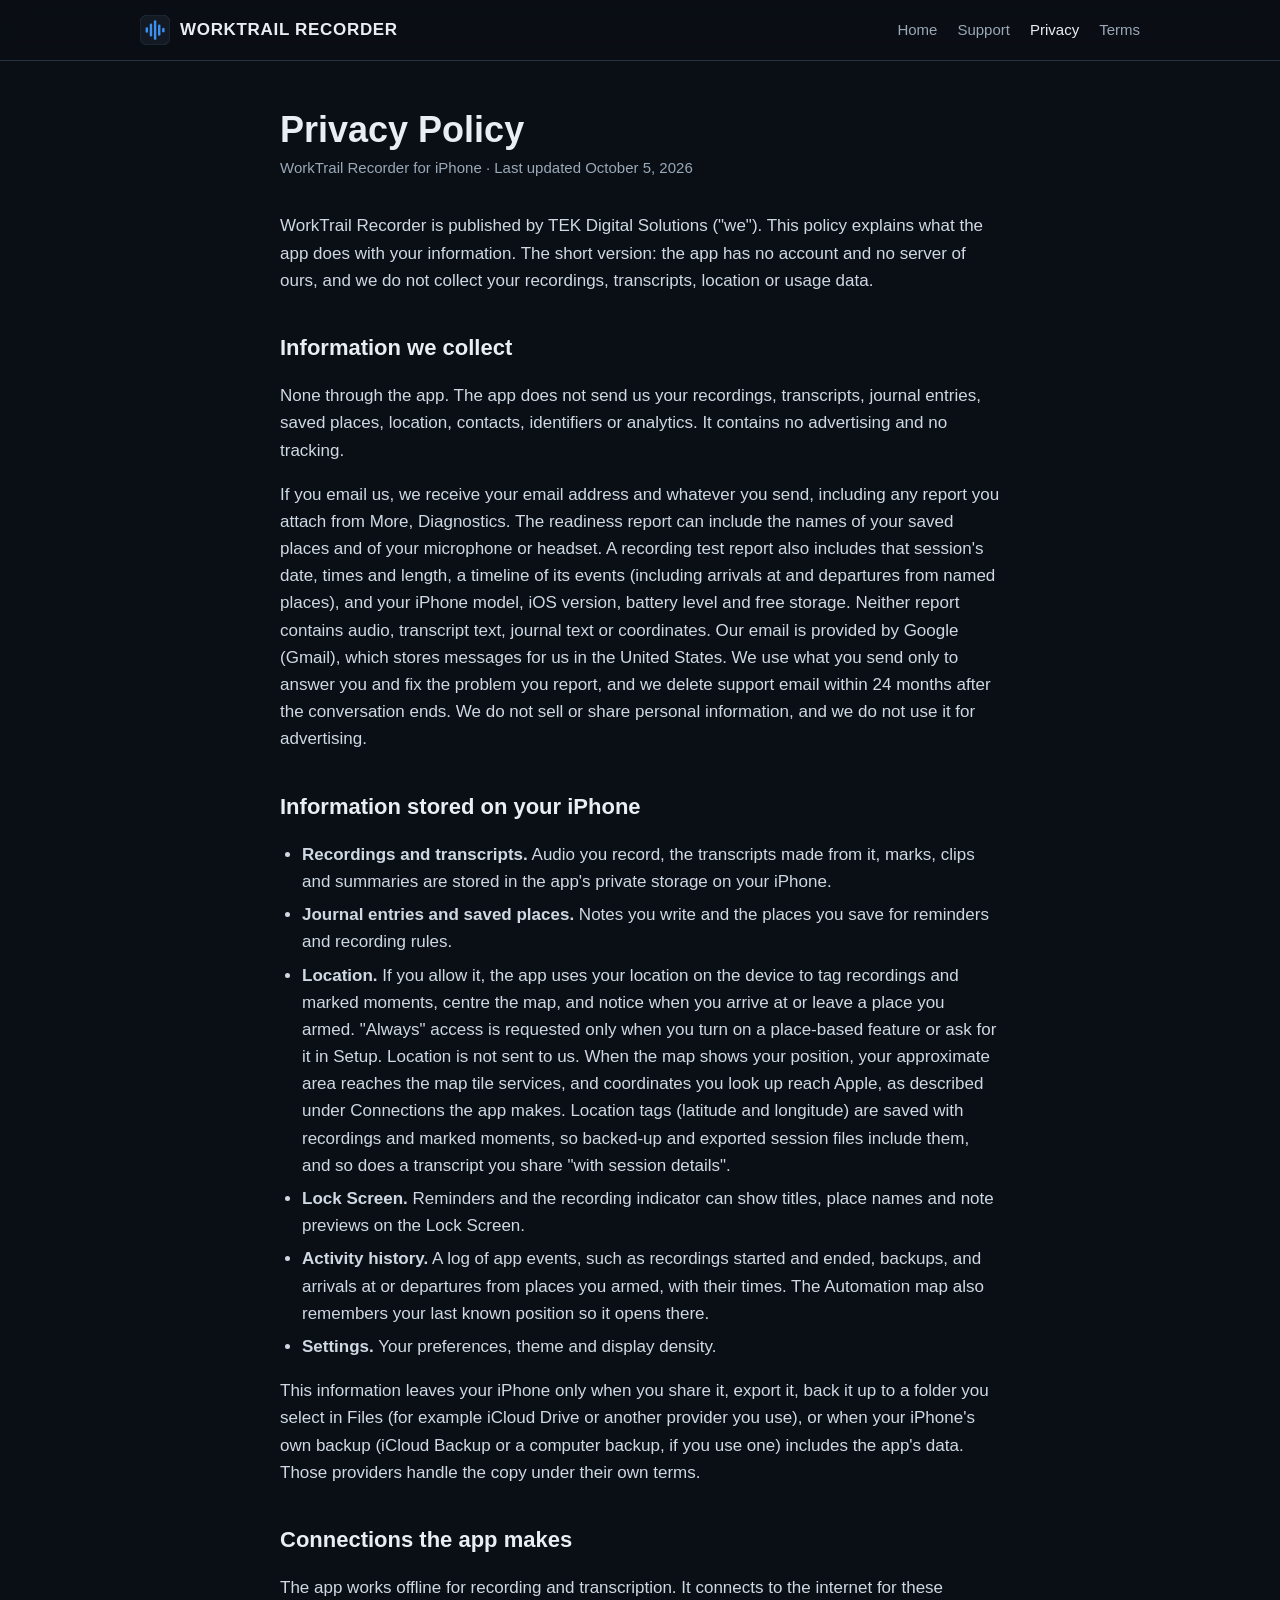
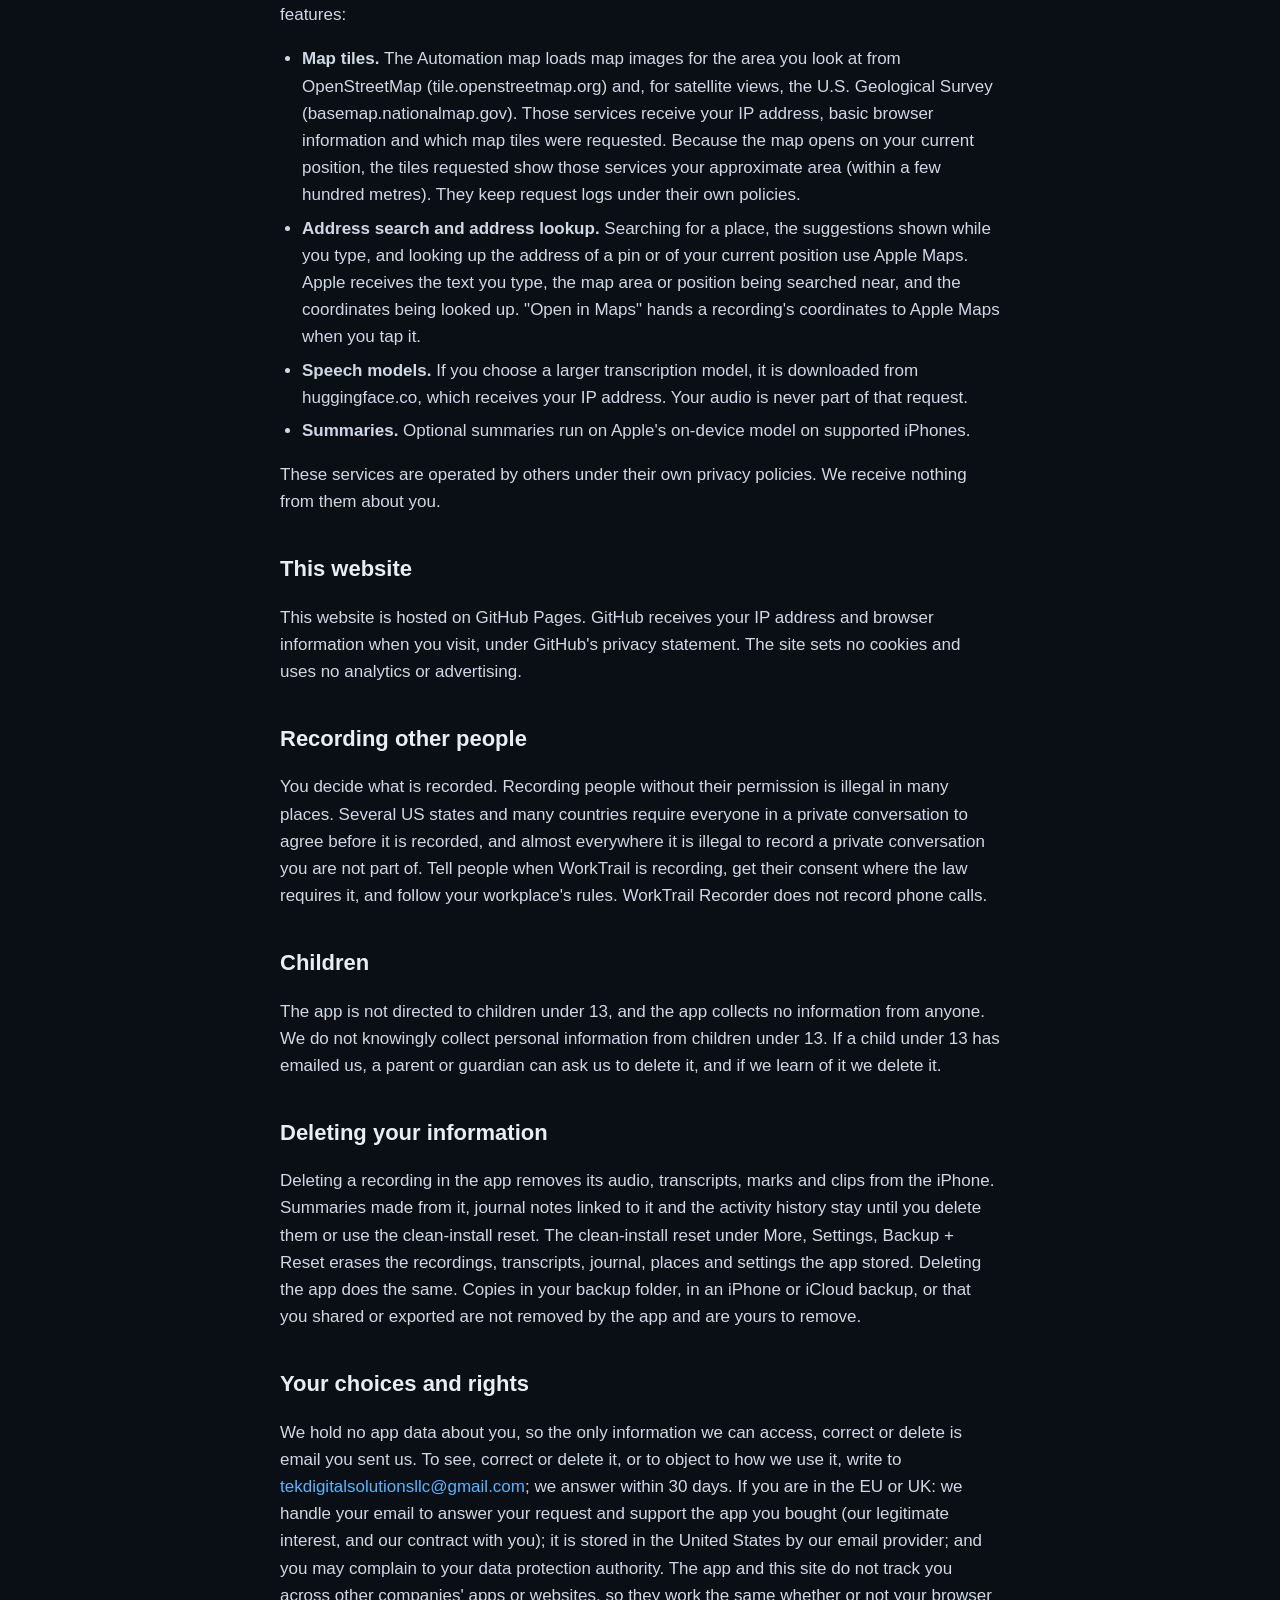
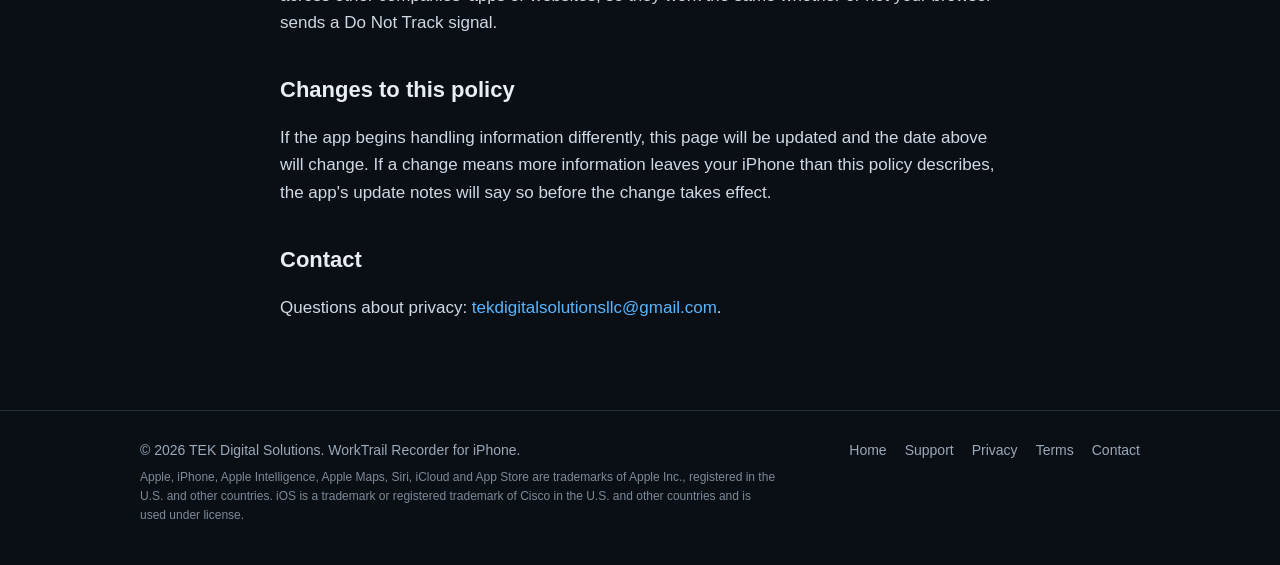
==== privacy/index.html @ 94f00ec4 "Apple trademark wording and credit line Co-Authored-By: Claude Opus 5.5 <noreply@anthropic.com>" ====
<!doctype html>
<html lang="en">
<head>
<meta charset="utf-8">
<meta name="viewport" content="width=device-width, initial-scale=1">
<title>Privacy Policy — WorkTrail Recorder</title>
<meta name="description" content="What WorkTrail Recorder does with your information: the app sends nothing to us, and recordings stay on your iPhone.">
<meta name="theme-color" content="#0a0f15">
<link rel="stylesheet" href="../styles.css">
<link rel="icon" href="../icon.svg" type="image/svg+xml">
</head>
<body>
<header class="site-header"><div class="wrap">
<a class="brand" href="../"><svg viewBox="0 0 32 32" aria-hidden="true"><rect width="32" height="32" rx="8" fill="#131a23" stroke="#263241"/><g fill="#3d8ff0"><rect x="6" y="13" width="2.6" height="6" rx="1.3"/><rect x="10.4" y="9" width="2.6" height="14" rx="1.3"/><rect x="14.8" y="5.5" width="2.6" height="21" rx="1.3"/><rect x="19.2" y="10" width="2.6" height="12" rx="1.3"/><rect x="23.6" y="13.5" width="2.6" height="5" rx="1.3"/></g></svg><span>WORKTRAIL RECORDER</span></a>
<nav class="nav" aria-label="Site"><a href="../">Home</a><a href="../support/">Support</a><a href="../privacy/" aria-current="page">Privacy</a><a href="../terms/">Terms</a></nav>
</div></header>
<main>

<div class="doc"><div class="wrap">
<h1>Privacy Policy</h1>
<p class="meta">WorkTrail Recorder for iPhone &middot; Last updated October 5, 2026</p>

<p>WorkTrail Recorder is published by TEK Digital Solutions ("we"). This policy explains what the app does with your information. The short version: the app has no account and no server of ours, and we do not collect your recordings, transcripts, location or usage data.</p>

<h2>Information we collect</h2>
<p>None through the app. The app does not send us your recordings, transcripts, journal entries, saved places, location, contacts, identifiers or analytics. It contains no advertising and no tracking.</p>
<p>If you email us, we receive your email address and whatever you send, including any report you attach from More, Diagnostics. The readiness report can include the names of your saved places and of your microphone or headset. A recording test report also includes that session's date, times and length, a timeline of its events (including arrivals at and departures from named places), and your iPhone model, iOS version, battery level and free storage. Neither report contains audio, transcript text, journal text or coordinates. Our email is provided by Google (Gmail), which stores messages for us in the United States. We use what you send only to answer you and fix the problem you report, and we delete support email within 24 months after the conversation ends. We do not sell or share personal information, and we do not use it for advertising.</p>

<h2>Information stored on your iPhone</h2>
<ul>
<li><strong>Recordings and transcripts.</strong> Audio you record, the transcripts made from it, marks, clips and summaries are stored in the app's private storage on your iPhone.</li>
<li><strong>Journal entries and saved places.</strong> Notes you write and the places you save for reminders and recording rules.</li>
<li><strong>Location.</strong> If you allow it, the app uses your location on the device to tag recordings and marked moments, centre the map, and notice when you arrive at or leave a place you armed. "Always" access is requested only when you turn on a place-based feature or ask for it in Setup. Location is not sent to us. When the map shows your position, your approximate area reaches the map tile services, and coordinates you look up reach Apple, as described under Connections the app makes. Location tags (latitude and longitude) are saved with recordings and marked moments, so backed-up and exported session files include them, and so does a transcript you share "with session details".</li>
<li><strong>Lock Screen.</strong> Reminders and the recording indicator can show titles, place names and note previews on the Lock Screen.</li>
<li><strong>Activity history.</strong> A log of app events, such as recordings started and ended, backups, and arrivals at or departures from places you armed, with their times. The Automation map also remembers your last known position so it opens there.</li>
<li><strong>Settings.</strong> Your preferences, theme and display density.</li>
</ul>
<p>This information leaves your iPhone only when you share it, export it, back it up to a folder you select in Files (for example iCloud Drive or another provider you use), or when your iPhone's own backup (iCloud Backup or a computer backup, if you use one) includes the app's data. Those providers handle the copy under their own terms.</p>

<h2>Connections the app makes</h2>
<p>The app works offline for recording and transcription. It connects to the internet for these features:</p>
<ul>
<li><strong>Map tiles.</strong> The Automation map loads map images for the area you look at from OpenStreetMap (tile.openstreetmap.org) and, for satellite views, the U.S. Geological Survey (basemap.nationalmap.gov). Those services receive your IP address, basic browser information and which map tiles were requested. Because the map opens on your current position, the tiles requested show those services your approximate area (within a few hundred metres). They keep request logs under their own policies.</li>
<li><strong>Address search and address lookup.</strong> Searching for a place, the suggestions shown while you type, and looking up the address of a pin or of your current position use Apple Maps. Apple receives the text you type, the map area or position being searched near, and the coordinates being looked up. "Open in Maps" hands a recording's coordinates to Apple Maps when you tap it.</li>
<li><strong>Speech models.</strong> If you choose a larger transcription model, it is downloaded from huggingface.co, which receives your IP address. Your audio is never part of that request.</li>
<li><strong>Summaries.</strong> Optional summaries run on Apple's on-device model on supported iPhones.</li>
</ul>
<p>These services are operated by others under their own privacy policies. We receive nothing from them about you.</p>

<h2>This website</h2>
<p>This website is hosted on GitHub Pages. GitHub receives your IP address and browser information when you visit, under GitHub's privacy statement. The site sets no cookies and uses no analytics or advertising.</p>

<h2>Recording other people</h2>
<p>You decide what is recorded. Recording people without their permission is illegal in many places. Several US states and many countries require everyone in a private conversation to agree before it is recorded, and almost everywhere it is illegal to record a private conversation you are not part of. Tell people when WorkTrail is recording, get their consent where the law requires it, and follow your workplace's rules. WorkTrail Recorder does not record phone calls.</p>

<h2>Children</h2>
<p>The app is not directed to children under 13, and the app collects no information from anyone. We do not knowingly collect personal information from children under 13. If a child under 13 has emailed us, a parent or guardian can ask us to delete it, and if we learn of it we delete it.</p>

<h2>Deleting your information</h2>
<p>Deleting a recording in the app removes its audio, transcripts, marks and clips from the iPhone. Summaries made from it, journal notes linked to it and the activity history stay until you delete them or use the clean-install reset. The clean-install reset under More, Settings, Backup + Reset erases the recordings, transcripts, journal, places and settings the app stored. Deleting the app does the same. Copies in your backup folder, in an iPhone or iCloud backup, or that you shared or exported are not removed by the app and are yours to remove.</p>

<h2>Your choices and rights</h2>
<p>We hold no app data about you, so the only information we can access, correct or delete is email you sent us. To see, correct or delete it, or to object to how we use it, write to <a href="mailto:tekdigitalsolutionsllc@gmail.com">tekdigitalsolutionsllc@gmail.com</a>; we answer within 30 days. If you are in the EU or UK: we handle your email to answer your request and support the app you bought (our legitimate interest, and our contract with you); it is stored in the United States by our email provider; and you may complain to your data protection authority. The app and this site do not track you across other companies' apps or websites, so they work the same whether or not your browser sends a Do Not Track signal.</p>

<h2>Changes to this policy</h2>
<p>If the app begins handling information differently, this page will be updated and the date above will change. If a change means more information leaves your iPhone than this policy describes, the app's update notes will say so before the change takes effect.</p>

<h2>Contact</h2>
<p>Questions about privacy: <a href="mailto:tekdigitalsolutionsllc@gmail.com">tekdigitalsolutionsllc@gmail.com</a>.</p>
</div></div>

</main>
<footer class="site-footer"><div class="wrap">
<span>&copy; 2026 TEK Digital Solutions. WorkTrail Recorder for iPhone.<br><small>Apple, iPhone, Apple Intelligence, Apple Maps, Siri, iCloud and App Store are trademarks of Apple Inc., registered in the U.S. and other countries. iOS is a trademark or registered trademark of Cisco in the U.S. and other countries and is used under license.</small></span>
<nav aria-label="Footer"><a href="../">Home</a><a href="../support/">Support</a><a href="../privacy/" aria-current="page">Privacy</a><a href="../terms/">Terms</a><a href="mailto:tekdigitalsolutionsllc@gmail.com">Contact</a></nav>
</div></footer>
</body>
</html>
---- styles.css ----
:root {
  --bg: #0a0f15;
  --panel: #131a23;
  --panel-2: #1a232e;
  --line: #263241;
  --text: #e9eef4;
  --muted: #9aa8b8;
  --blue: #3d8ff0;
  --blue-soft: #58b5ff;
  --amber: #f4be4d;
  --red: #eb443d;
  --radius: 14px;
  --max: 1040px;
}

* { box-sizing: border-box; }

html { -webkit-text-size-adjust: 100%; }

body {
  margin: 0;
  background: var(--bg);
  color: var(--text);
  font: 17px/1.6 -apple-system, BlinkMacSystemFont, "Segoe UI", Roboto, Helvetica, Arial, sans-serif;
}

a { color: var(--blue-soft); text-decoration: none; }
a:hover { text-decoration: underline; }

.wrap { max-width: var(--max); margin: 0 auto; padding: 0 20px; }

/* Header */
.site-header { border-bottom: 1px solid var(--line); background: rgba(10, 15, 21, 0.9); position: sticky; top: 0; backdrop-filter: blur(10px); z-index: 5; }
.site-header .wrap { display: flex; align-items: center; justify-content: space-between; gap: 16px; min-height: 60px; flex-wrap: wrap; }
.brand { display: flex; align-items: center; gap: 10px; color: var(--text); font-weight: 700; letter-spacing: 0.04em; }
.brand:hover { text-decoration: none; }
.brand svg { width: 30px; height: 30px; }
.nav { display: flex; gap: 20px; flex-wrap: wrap; font-size: 15px; }
.nav a { color: var(--muted); }
.nav a:hover, .nav a[aria-current="page"] { color: var(--text); text-decoration: none; }

/* Hero */
.hero { padding: 72px 0 56px; background: radial-gradient(900px 420px at 50% -10%, rgba(61, 143, 240, 0.22), transparent 70%); }
.hero h1 { font-size: clamp(34px, 6vw, 54px); line-height: 1.1; margin: 0 0 16px; letter-spacing: -0.01em; }
.hero p.lead { font-size: clamp(18px, 2.4vw, 21px); color: var(--muted); max-width: 640px; margin: 0 0 28px; }
.pill { display: inline-flex; align-items: center; gap: 8px; height: 28px; padding: 0 14px; border-radius: 14px; border: 1px solid var(--blue-soft); background: rgba(88, 181, 255, 0.16); color: var(--blue-soft); font-size: 12px; font-weight: 600; letter-spacing: 0.08em; margin-bottom: 22px; }
.cta { display: inline-flex; align-items: center; height: 48px; padding: 0 22px; border-radius: 10px; background: var(--panel-2); border: 1px solid var(--line); color: var(--muted); font-weight: 600; }
.cta[aria-disabled="true"] { cursor: default; }
.cta-note { display: block; margin-top: 10px; color: var(--muted); font-size: 14px; }

/* Wave strip */
.wave { display: block; width: 100%; height: 72px; margin-top: 44px; }
.wave rect { fill: var(--blue); }

/* Sections */
section { padding: 56px 0; border-top: 1px solid var(--line); }
section h2 { font-size: 28px; margin: 0 0 8px; }
section p.sub { color: var(--muted); margin: 0 0 28px; max-width: 640px; }

.grid { display: grid; grid-template-columns: repeat(auto-fit, minmax(270px, 1fr)); gap: 16px; }
.card { background: var(--panel); border: 1px solid var(--line); border-radius: var(--radius); padding: 22px; }
.card h3 { margin: 0 0 8px; font-size: 18px; }
.card p { margin: 0; color: var(--muted); font-size: 16px; }
.card .tag { display: inline-block; font-size: 11px; font-weight: 700; letter-spacing: 0.1em; color: var(--blue-soft); margin-bottom: 10px; }

.privacy-band .card { border-color: rgba(88, 181, 255, 0.35); }

/* Documents */
.doc { padding: 48px 0 72px; }
.doc .wrap { max-width: 760px; }
.doc h1 { font-size: 36px; line-height: 1.15; margin: 0 0 6px; }
.doc .meta { color: var(--muted); font-size: 15px; margin: 0 0 32px; }
.doc h2 { font-size: 22px; margin: 36px 0 10px; }
.doc h3 { font-size: 18px; margin: 24px 0 6px; }
.doc p, .doc li { color: #cfd8e3; }
.doc ul { padding-left: 22px; }
.doc li { margin: 6px 0; }
.note { background: var(--panel); border: 1px solid var(--line); border-left: 3px solid var(--amber); border-radius: 10px; padding: 14px 18px; margin: 20px 0; }
.note p { margin: 0; }

details { background: var(--panel); border: 1px solid var(--line); border-radius: 12px; padding: 4px 18px; margin: 10px 0; }
details summary { cursor: pointer; padding: 12px 0; font-weight: 600; }
details p { margin: 0 0 14px; }

/* Footer */
.site-footer { border-top: 1px solid var(--line); padding: 28px 0 40px; color: var(--muted); font-size: 14px; }
.site-footer .wrap { display: flex; justify-content: space-between; gap: 16px; flex-wrap: wrap; }
.site-footer nav { display: flex; gap: 18px; flex-wrap: wrap; }
.site-footer a { color: var(--muted); }

@media (max-width: 520px) {
  .hero { padding: 48px 0 40px; }
  section { padding: 40px 0; }
}
.site-footer small { display: block; margin-top: 6px; font-size: 12px; opacity: 0.8; max-width: 640px; }
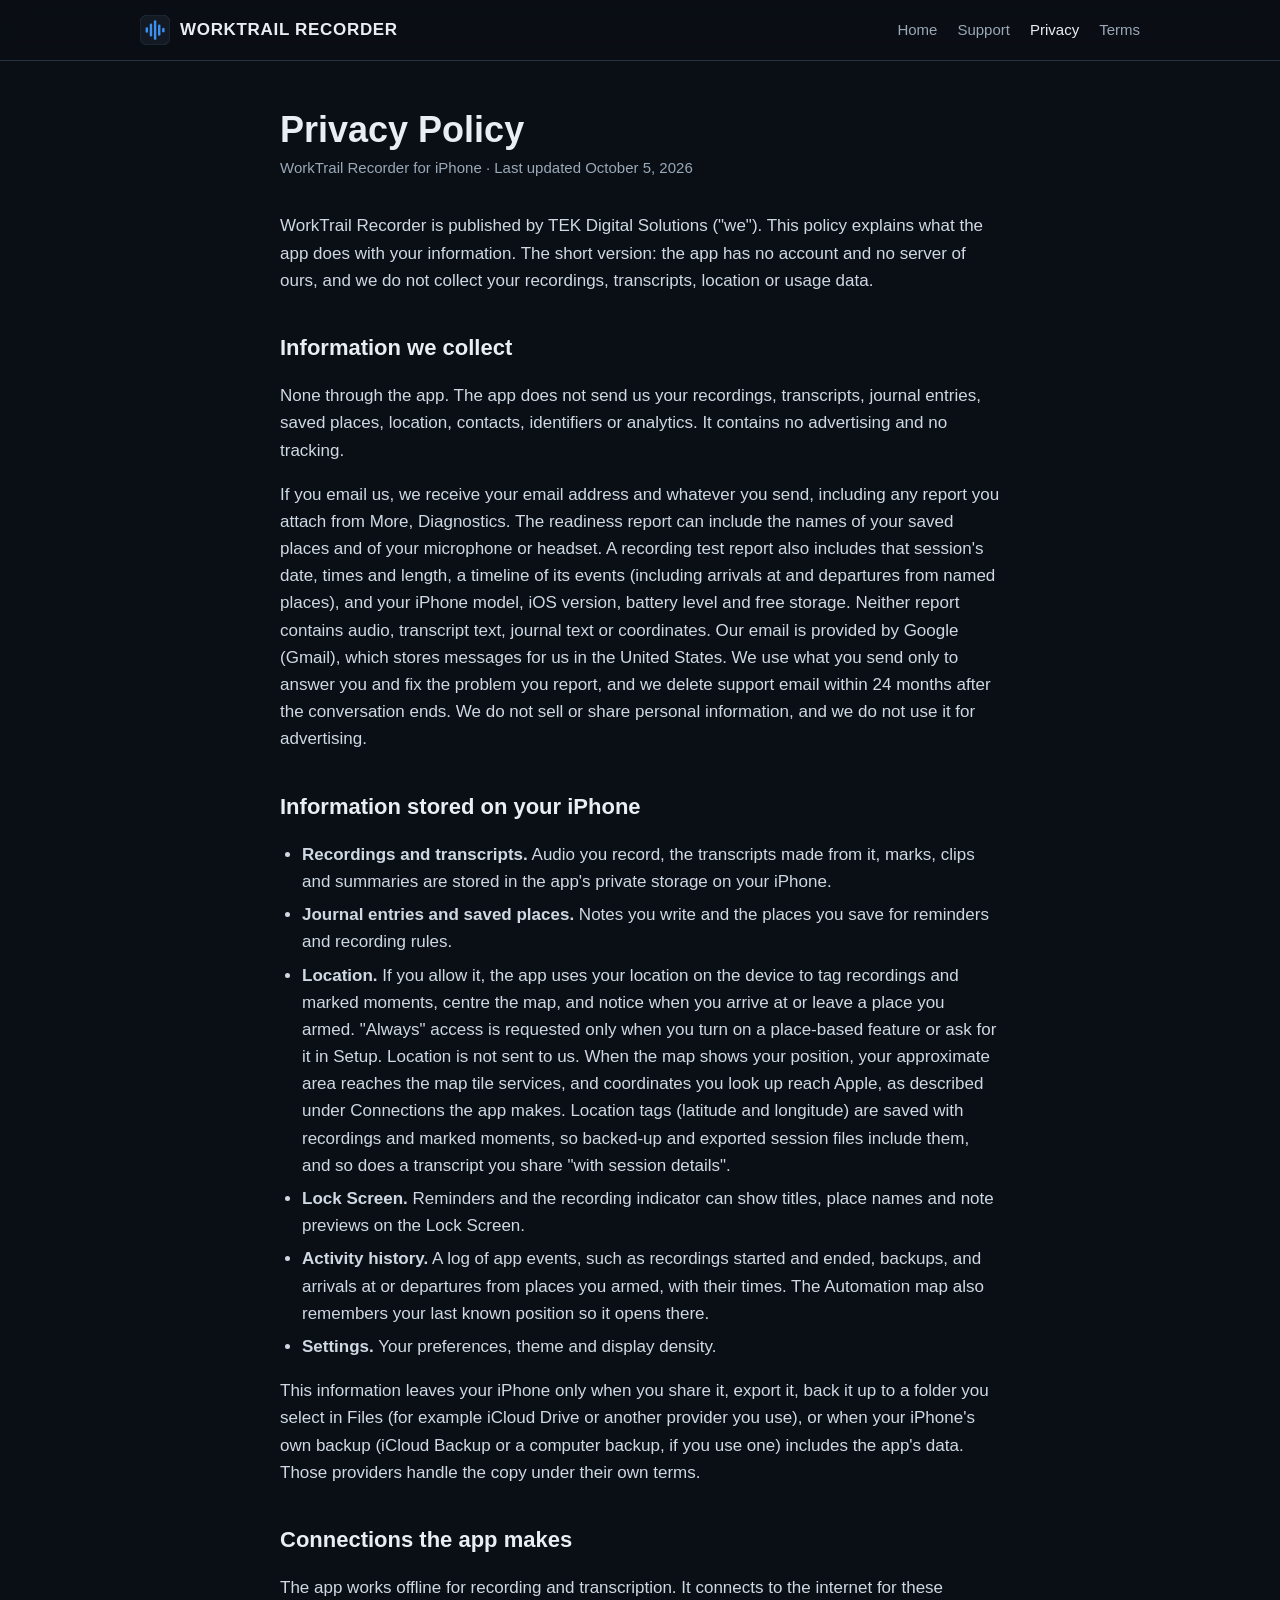
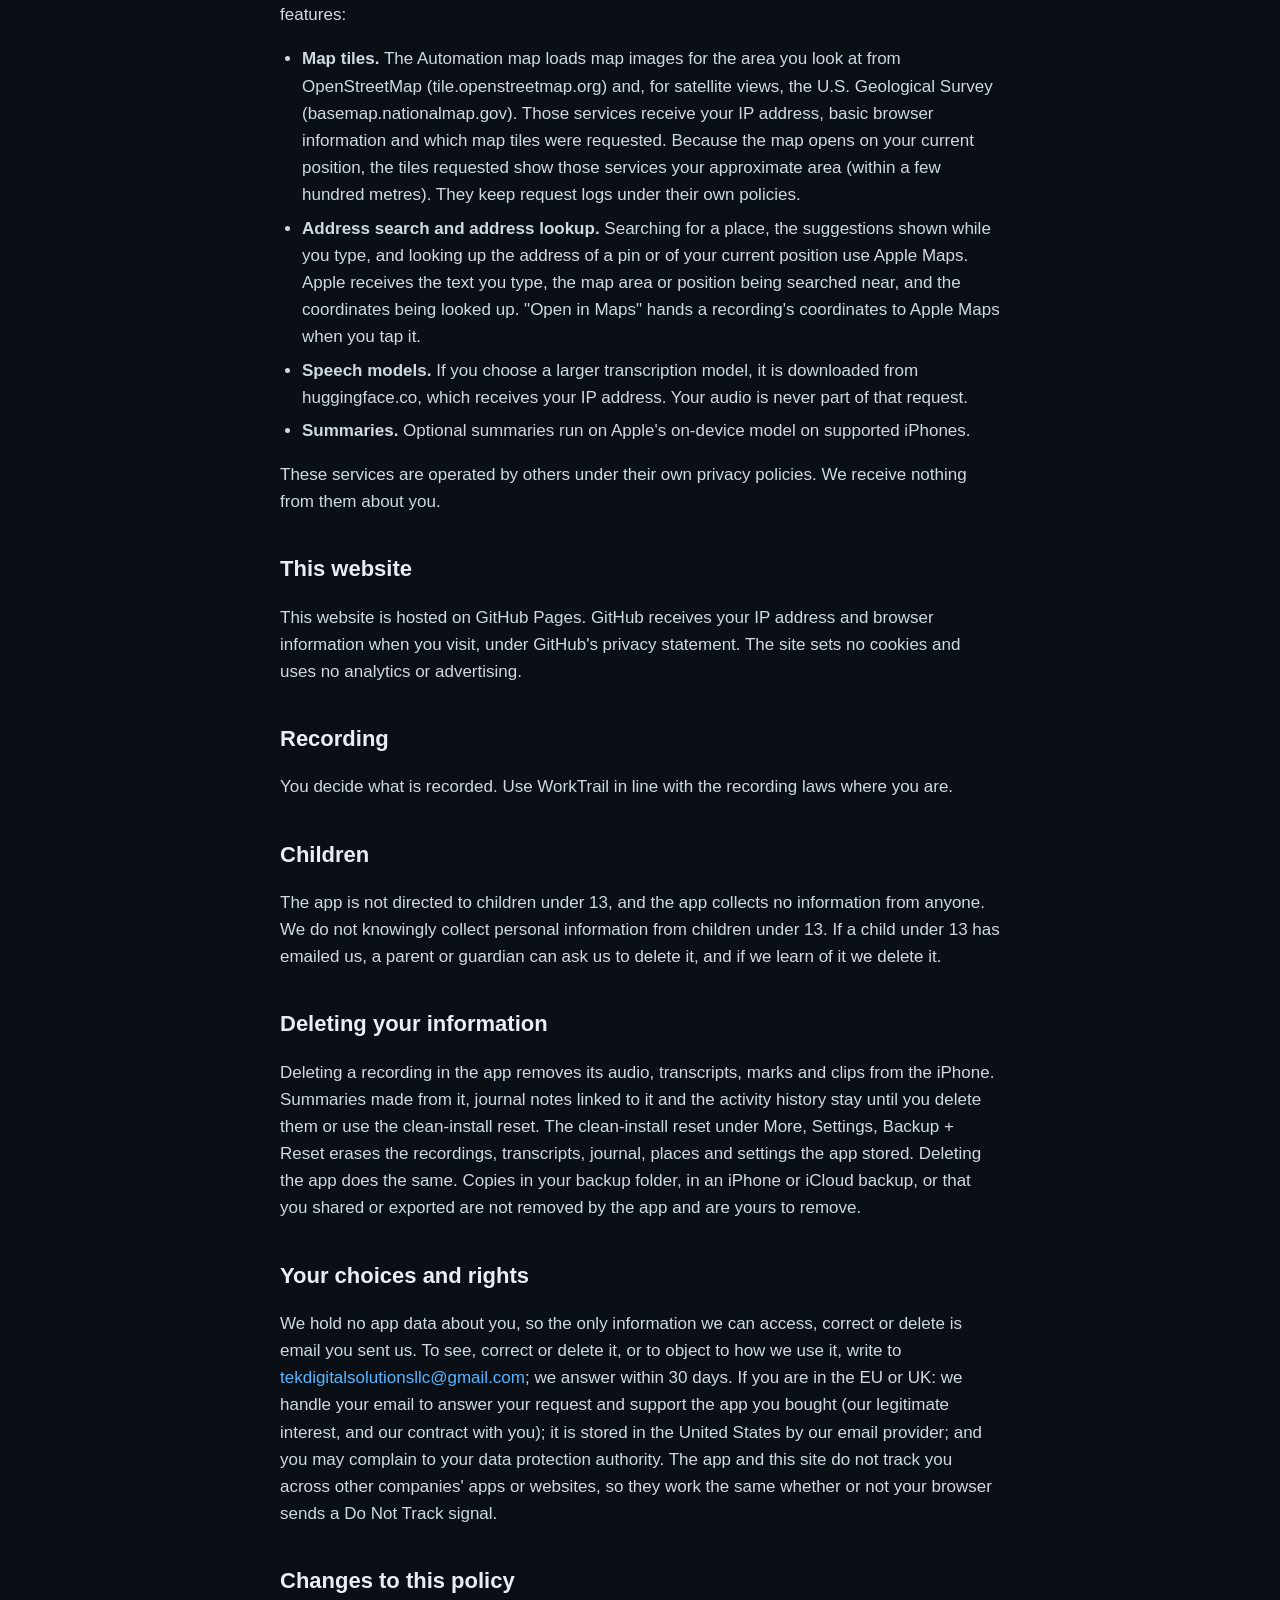
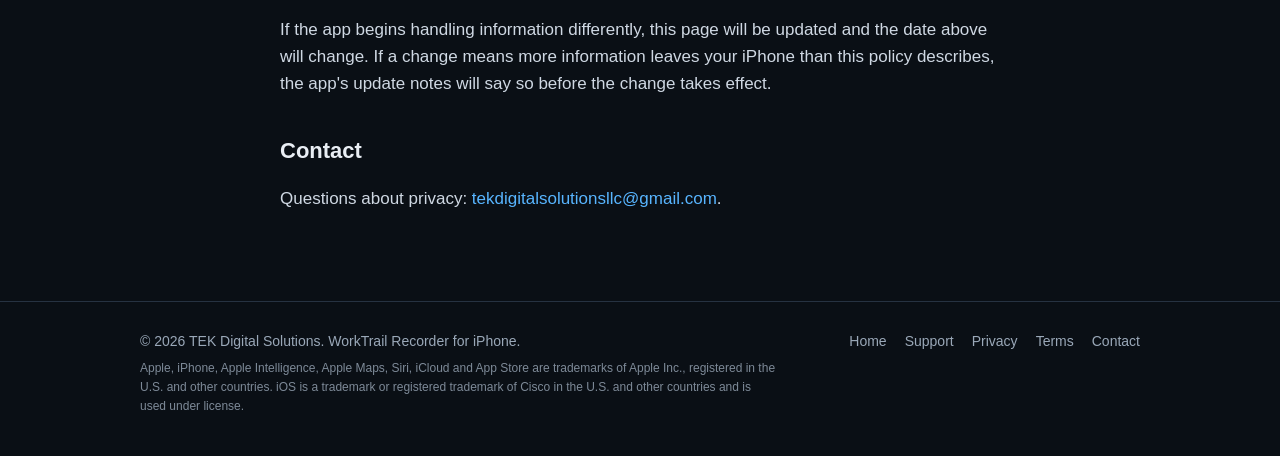
==== commit e612134f: "Recording wording back to a plain voice recorder: one line in the policy and the terms, no warning s" ====
--- a/privacy/index.html
+++ b/privacy/index.html
@@ -50,8 +50,8 @@
 <h2>This website</h2>
 <p>This website is hosted on GitHub Pages. GitHub receives your IP address and browser information when you visit, under GitHub's privacy statement. The site sets no cookies and uses no analytics or advertising.</p>
 
-<h2>Recording other people</h2>
-<p>You decide what is recorded. Recording people without their permission is illegal in many places. Several US states and many countries require everyone in a private conversation to agree before it is recorded, and almost everywhere it is illegal to record a private conversation you are not part of. Tell people when WorkTrail is recording, get their consent where the law requires it, and follow your workplace's rules. WorkTrail Recorder does not record phone calls.</p>
+<h2>Recording</h2>
+<p>You decide what is recorded. Use WorkTrail in line with the recording laws where you are.</p>
 
 <h2>Children</h2>
 <p>The app is not directed to children under 13, and the app collects no information from anyone. We do not knowingly collect personal information from children under 13. If a child under 13 has emailed us, a parent or guardian can ask us to delete it, and if we learn of it we delete it.</p>
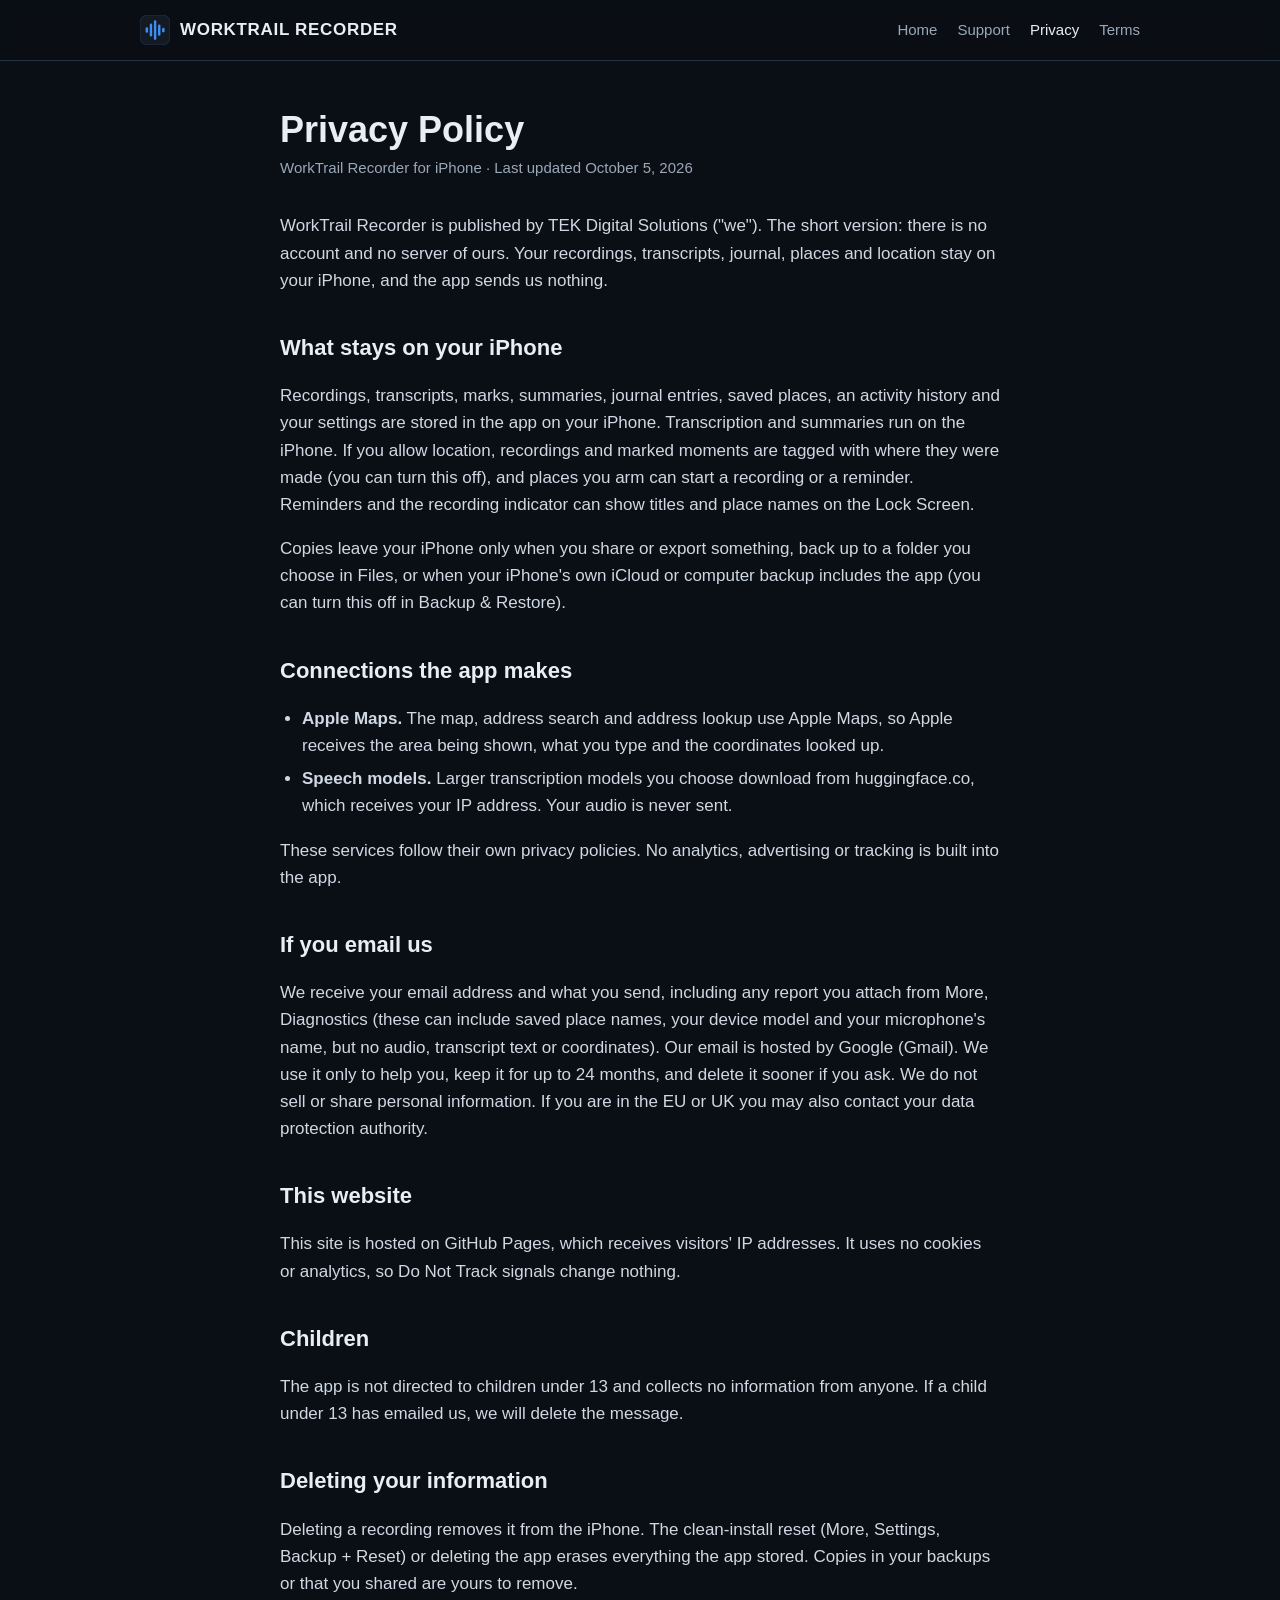
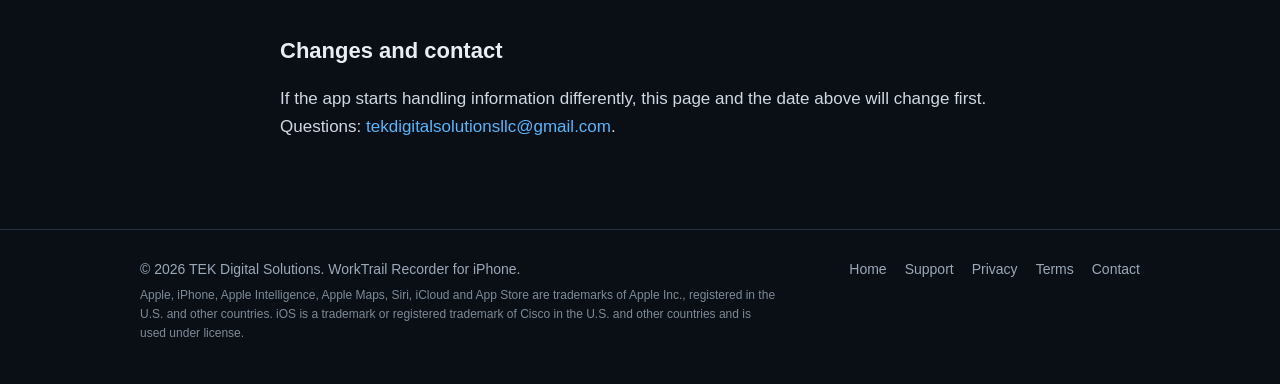
==== commit abb72eb2: "Shorter privacy policy for the Apple Maps version (publish with that build) Co-Authored-By: Claude O" ====
--- a/privacy/index.html
+++ b/privacy/index.html
@@ -20,53 +20,33 @@
 <h1>Privacy Policy</h1>
 <p class="meta">WorkTrail Recorder for iPhone &middot; Last updated October 5, 2026</p>
 
-<p>WorkTrail Recorder is published by TEK Digital Solutions ("we"). This policy explains what the app does with your information. The short version: the app has no account and no server of ours, and we do not collect your recordings, transcripts, location or usage data.</p>
+<p>WorkTrail Recorder is published by TEK Digital Solutions ("we"). The short version: there is no account and no server of ours. Your recordings, transcripts, journal, places and location stay on your iPhone, and the app sends us nothing.</p>
 
-<h2>Information we collect</h2>
-<p>None through the app. The app does not send us your recordings, transcripts, journal entries, saved places, location, contacts, identifiers or analytics. It contains no advertising and no tracking.</p>
-<p>If you email us, we receive your email address and whatever you send, including any report you attach from More, Diagnostics. The readiness report can include the names of your saved places and of your microphone or headset. A recording test report also includes that session's date, times and length, a timeline of its events (including arrivals at and departures from named places), and your iPhone model, iOS version, battery level and free storage. Neither report contains audio, transcript text, journal text or coordinates. Our email is provided by Google (Gmail), which stores messages for us in the United States. We use what you send only to answer you and fix the problem you report, and we delete support email within 24 months after the conversation ends. We do not sell or share personal information, and we do not use it for advertising.</p>
-
-<h2>Information stored on your iPhone</h2>
-<ul>
-<li><strong>Recordings and transcripts.</strong> Audio you record, the transcripts made from it, marks, clips and summaries are stored in the app's private storage on your iPhone.</li>
-<li><strong>Journal entries and saved places.</strong> Notes you write and the places you save for reminders and recording rules.</li>
-<li><strong>Location.</strong> If you allow it, the app uses your location on the device to tag recordings and marked moments, centre the map, and notice when you arrive at or leave a place you armed. "Always" access is requested only when you turn on a place-based feature or ask for it in Setup. Location is not sent to us. When the map shows your position, your approximate area reaches the map tile services, and coordinates you look up reach Apple, as described under Connections the app makes. Location tags (latitude and longitude) are saved with recordings and marked moments, so backed-up and exported session files include them, and so does a transcript you share "with session details".</li>
-<li><strong>Lock Screen.</strong> Reminders and the recording indicator can show titles, place names and note previews on the Lock Screen.</li>
-<li><strong>Activity history.</strong> A log of app events, such as recordings started and ended, backups, and arrivals at or departures from places you armed, with their times. The Automation map also remembers your last known position so it opens there.</li>
-<li><strong>Settings.</strong> Your preferences, theme and display density.</li>
-</ul>
-<p>This information leaves your iPhone only when you share it, export it, back it up to a folder you select in Files (for example iCloud Drive or another provider you use), or when your iPhone's own backup (iCloud Backup or a computer backup, if you use one) includes the app's data. Those providers handle the copy under their own terms.</p>
+<h2>What stays on your iPhone</h2>
+<p>Recordings, transcripts, marks, summaries, journal entries, saved places, an activity history and your settings are stored in the app on your iPhone. Transcription and summaries run on the iPhone. If you allow location, recordings and marked moments are tagged with where they were made (you can turn this off), and places you arm can start a recording or a reminder. Reminders and the recording indicator can show titles and place names on the Lock Screen.</p>
+<p>Copies leave your iPhone only when you share or export something, back up to a folder you choose in Files, or when your iPhone's own iCloud or computer backup includes the app (you can turn this off in Backup &amp; Restore).</p>
 
 <h2>Connections the app makes</h2>
-<p>The app works offline for recording and transcription. It connects to the internet for these features:</p>
 <ul>
-<li><strong>Map tiles.</strong> The Automation map loads map images for the area you look at from OpenStreetMap (tile.openstreetmap.org) and, for satellite views, the U.S. Geological Survey (basemap.nationalmap.gov). Those services receive your IP address, basic browser information and which map tiles were requested. Because the map opens on your current position, the tiles requested show those services your approximate area (within a few hundred metres). They keep request logs under their own policies.</li>
-<li><strong>Address search and address lookup.</strong> Searching for a place, the suggestions shown while you type, and looking up the address of a pin or of your current position use Apple Maps. Apple receives the text you type, the map area or position being searched near, and the coordinates being looked up. "Open in Maps" hands a recording's coordinates to Apple Maps when you tap it.</li>
-<li><strong>Speech models.</strong> If you choose a larger transcription model, it is downloaded from huggingface.co, which receives your IP address. Your audio is never part of that request.</li>
-<li><strong>Summaries.</strong> Optional summaries run on Apple's on-device model on supported iPhones.</li>
+<li><strong>Apple Maps.</strong> The map, address search and address lookup use Apple Maps, so Apple receives the area being shown, what you type and the coordinates looked up.</li>
+<li><strong>Speech models.</strong> Larger transcription models you choose download from huggingface.co, which receives your IP address. Your audio is never sent.</li>
 </ul>
-<p>These services are operated by others under their own privacy policies. We receive nothing from them about you.</p>
+<p>These services follow their own privacy policies. No analytics, advertising or tracking is built into the app.</p>
+
+<h2>If you email us</h2>
+<p>We receive your email address and what you send, including any report you attach from More, Diagnostics (these can include saved place names, your device model and your microphone's name, but no audio, transcript text or coordinates). Our email is hosted by Google (Gmail). We use it only to help you, keep it for up to 24 months, and delete it sooner if you ask. We do not sell or share personal information. If you are in the EU or UK you may also contact your data protection authority.</p>
 
 <h2>This website</h2>
-<p>This website is hosted on GitHub Pages. GitHub receives your IP address and browser information when you visit, under GitHub's privacy statement. The site sets no cookies and uses no analytics or advertising.</p>
-
-<h2>Recording</h2>
-<p>You decide what is recorded. Use WorkTrail in line with the recording laws where you are.</p>
+<p>This site is hosted on GitHub Pages, which receives visitors' IP addresses. It uses no cookies or analytics, so Do Not Track signals change nothing.</p>
 
 <h2>Children</h2>
-<p>The app is not directed to children under 13, and the app collects no information from anyone. We do not knowingly collect personal information from children under 13. If a child under 13 has emailed us, a parent or guardian can ask us to delete it, and if we learn of it we delete it.</p>
+<p>The app is not directed to children under 13 and collects no information from anyone. If a child under 13 has emailed us, we will delete the message.</p>
 
 <h2>Deleting your information</h2>
-<p>Deleting a recording in the app removes its audio, transcripts, marks and clips from the iPhone. Summaries made from it, journal notes linked to it and the activity history stay until you delete them or use the clean-install reset. The clean-install reset under More, Settings, Backup + Reset erases the recordings, transcripts, journal, places and settings the app stored. Deleting the app does the same. Copies in your backup folder, in an iPhone or iCloud backup, or that you shared or exported are not removed by the app and are yours to remove.</p>
+<p>Deleting a recording removes it from the iPhone. The clean-install reset (More, Settings, Backup + Reset) or deleting the app erases everything the app stored. Copies in your backups or that you shared are yours to remove.</p>
 
-<h2>Your choices and rights</h2>
-<p>We hold no app data about you, so the only information we can access, correct or delete is email you sent us. To see, correct or delete it, or to object to how we use it, write to <a href="mailto:tekdigitalsolutionsllc@gmail.com">tekdigitalsolutionsllc@gmail.com</a>; we answer within 30 days. If you are in the EU or UK: we handle your email to answer your request and support the app you bought (our legitimate interest, and our contract with you); it is stored in the United States by our email provider; and you may complain to your data protection authority. The app and this site do not track you across other companies' apps or websites, so they work the same whether or not your browser sends a Do Not Track signal.</p>
-
-<h2>Changes to this policy</h2>
-<p>If the app begins handling information differently, this page will be updated and the date above will change. If a change means more information leaves your iPhone than this policy describes, the app's update notes will say so before the change takes effect.</p>
-
-<h2>Contact</h2>
-<p>Questions about privacy: <a href="mailto:tekdigitalsolutionsllc@gmail.com">tekdigitalsolutionsllc@gmail.com</a>.</p>
+<h2>Changes and contact</h2>
+<p>If the app starts handling information differently, this page and the date above will change first. Questions: <a href="mailto:tekdigitalsolutionsllc@gmail.com">tekdigitalsolutionsllc@gmail.com</a>.</p>
 </div></div>
 
 </main>
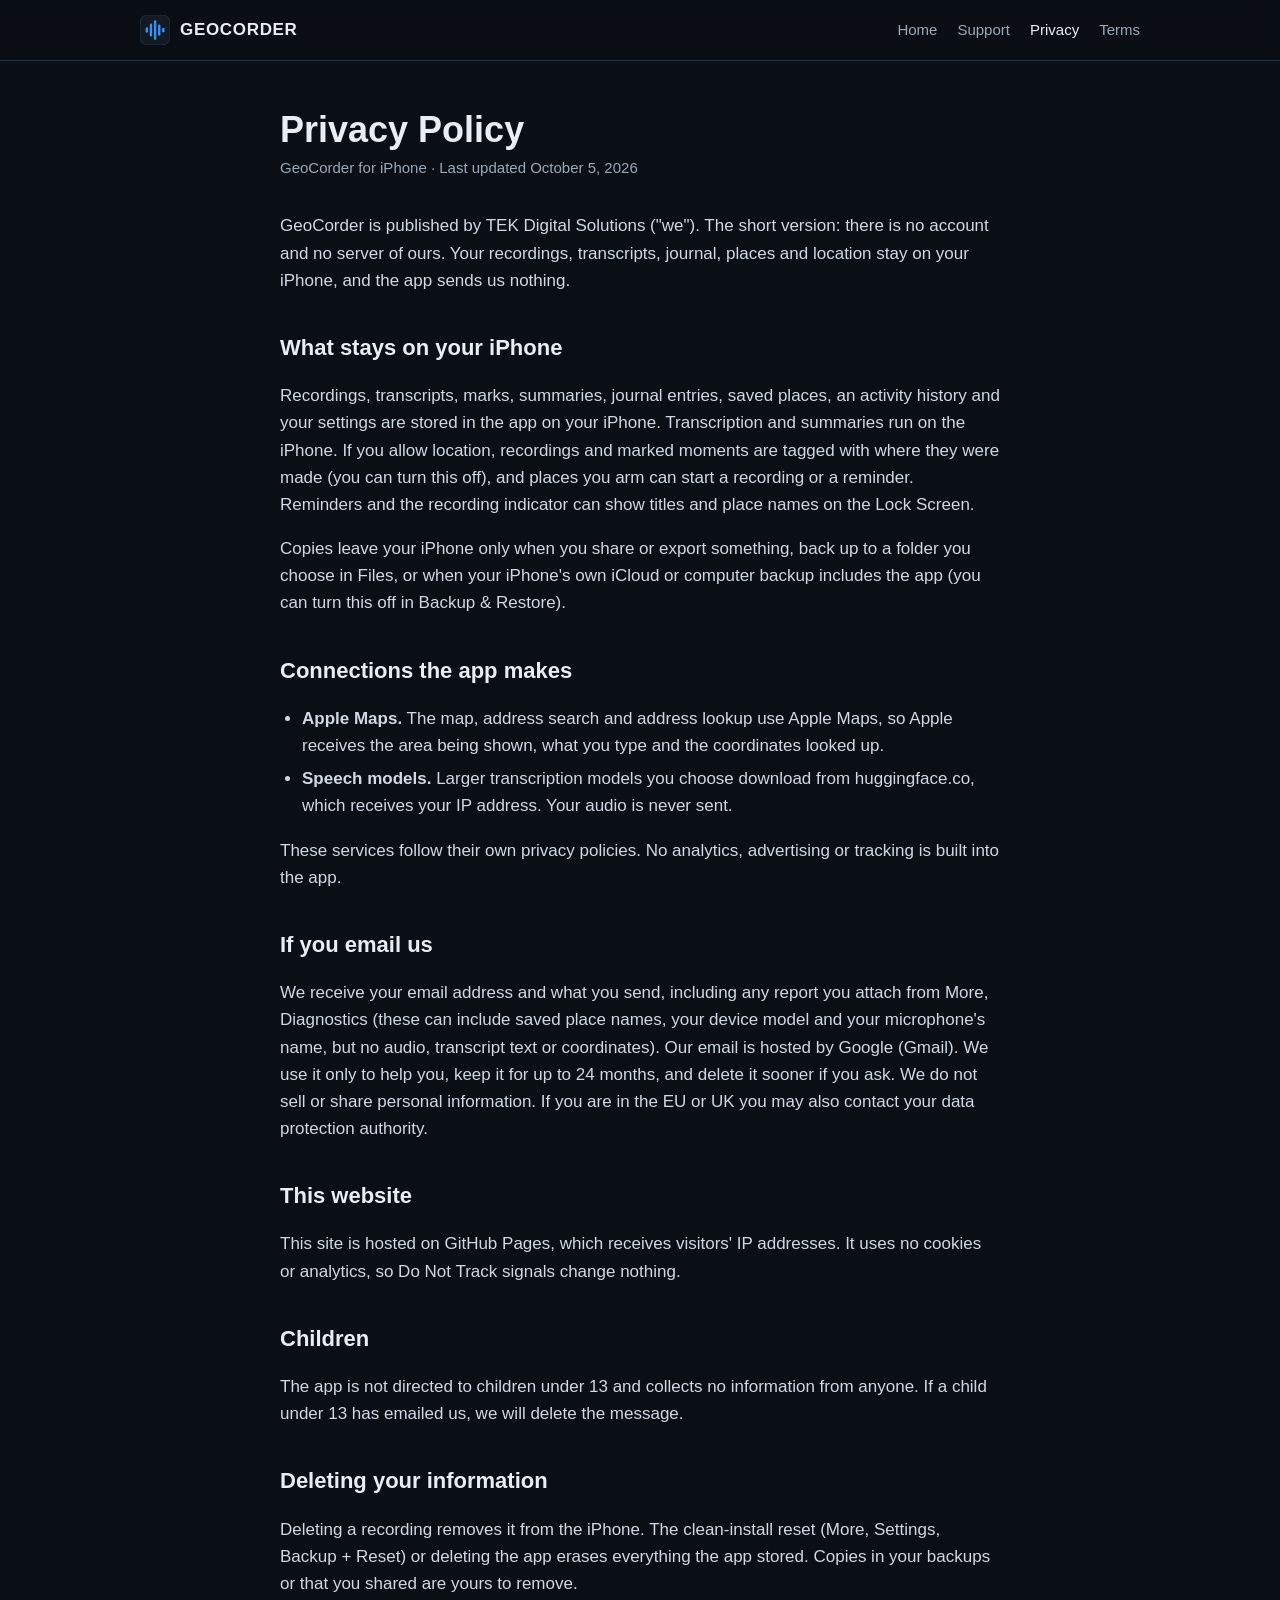
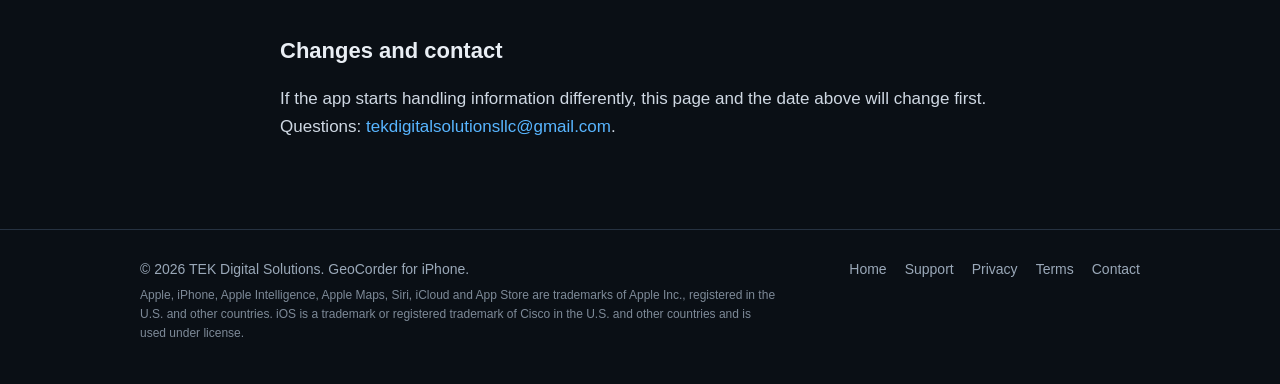
==== commit 42e165ce: "Rename to GeoCorder; headline Automate. Record. Transcribe. Co-Authored-By: Claude Opus 5.5 <noreply" ====
--- a/privacy/index.html
+++ b/privacy/index.html
@@ -3,24 +3,24 @@
 <head>
 <meta charset="utf-8">
 <meta name="viewport" content="width=device-width, initial-scale=1">
-<title>Privacy Policy — WorkTrail Recorder</title>
-<meta name="description" content="What WorkTrail Recorder does with your information: the app sends nothing to us, and recordings stay on your iPhone.">
+<title>Privacy Policy — GeoCorder</title>
+<meta name="description" content="What GeoCorder does with your information: the app sends nothing to us, and recordings stay on your iPhone.">
 <meta name="theme-color" content="#0a0f15">
 <link rel="stylesheet" href="../styles.css">
 <link rel="icon" href="../icon.svg" type="image/svg+xml">
 </head>
 <body>
 <header class="site-header"><div class="wrap">
-<a class="brand" href="../"><svg viewBox="0 0 32 32" aria-hidden="true"><rect width="32" height="32" rx="8" fill="#131a23" stroke="#263241"/><g fill="#3d8ff0"><rect x="6" y="13" width="2.6" height="6" rx="1.3"/><rect x="10.4" y="9" width="2.6" height="14" rx="1.3"/><rect x="14.8" y="5.5" width="2.6" height="21" rx="1.3"/><rect x="19.2" y="10" width="2.6" height="12" rx="1.3"/><rect x="23.6" y="13.5" width="2.6" height="5" rx="1.3"/></g></svg><span>WORKTRAIL RECORDER</span></a>
+<a class="brand" href="../"><svg viewBox="0 0 32 32" aria-hidden="true"><rect width="32" height="32" rx="8" fill="#131a23" stroke="#263241"/><g fill="#3d8ff0"><rect x="6" y="13" width="2.6" height="6" rx="1.3"/><rect x="10.4" y="9" width="2.6" height="14" rx="1.3"/><rect x="14.8" y="5.5" width="2.6" height="21" rx="1.3"/><rect x="19.2" y="10" width="2.6" height="12" rx="1.3"/><rect x="23.6" y="13.5" width="2.6" height="5" rx="1.3"/></g></svg><span>GEOCORDER</span></a>
 <nav class="nav" aria-label="Site"><a href="../">Home</a><a href="../support/">Support</a><a href="../privacy/" aria-current="page">Privacy</a><a href="../terms/">Terms</a></nav>
 </div></header>
 <main>
 
 <div class="doc"><div class="wrap">
 <h1>Privacy Policy</h1>
-<p class="meta">WorkTrail Recorder for iPhone &middot; Last updated October 5, 2026</p>
+<p class="meta">GeoCorder for iPhone &middot; Last updated October 5, 2026</p>
 
-<p>WorkTrail Recorder is published by TEK Digital Solutions ("we"). The short version: there is no account and no server of ours. Your recordings, transcripts, journal, places and location stay on your iPhone, and the app sends us nothing.</p>
+<p>GeoCorder is published by TEK Digital Solutions ("we"). The short version: there is no account and no server of ours. Your recordings, transcripts, journal, places and location stay on your iPhone, and the app sends us nothing.</p>
 
 <h2>What stays on your iPhone</h2>
 <p>Recordings, transcripts, marks, summaries, journal entries, saved places, an activity history and your settings are stored in the app on your iPhone. Transcription and summaries run on the iPhone. If you allow location, recordings and marked moments are tagged with where they were made (you can turn this off), and places you arm can start a recording or a reminder. Reminders and the recording indicator can show titles and place names on the Lock Screen.</p>
@@ -51,7 +51,7 @@
 
 </main>
 <footer class="site-footer"><div class="wrap">
-<span>&copy; 2026 TEK Digital Solutions. WorkTrail Recorder for iPhone.<br><small>Apple, iPhone, Apple Intelligence, Apple Maps, Siri, iCloud and App Store are trademarks of Apple Inc., registered in the U.S. and other countries. iOS is a trademark or registered trademark of Cisco in the U.S. and other countries and is used under license.</small></span>
+<span>&copy; 2026 TEK Digital Solutions. GeoCorder for iPhone.<br><small>Apple, iPhone, Apple Intelligence, Apple Maps, Siri, iCloud and App Store are trademarks of Apple Inc., registered in the U.S. and other countries. iOS is a trademark or registered trademark of Cisco in the U.S. and other countries and is used under license.</small></span>
 <nav aria-label="Footer"><a href="../">Home</a><a href="../support/">Support</a><a href="../privacy/" aria-current="page">Privacy</a><a href="../terms/">Terms</a><a href="mailto:tekdigitalsolutionsllc@gmail.com">Contact</a></nav>
 </div></footer>
 </body>
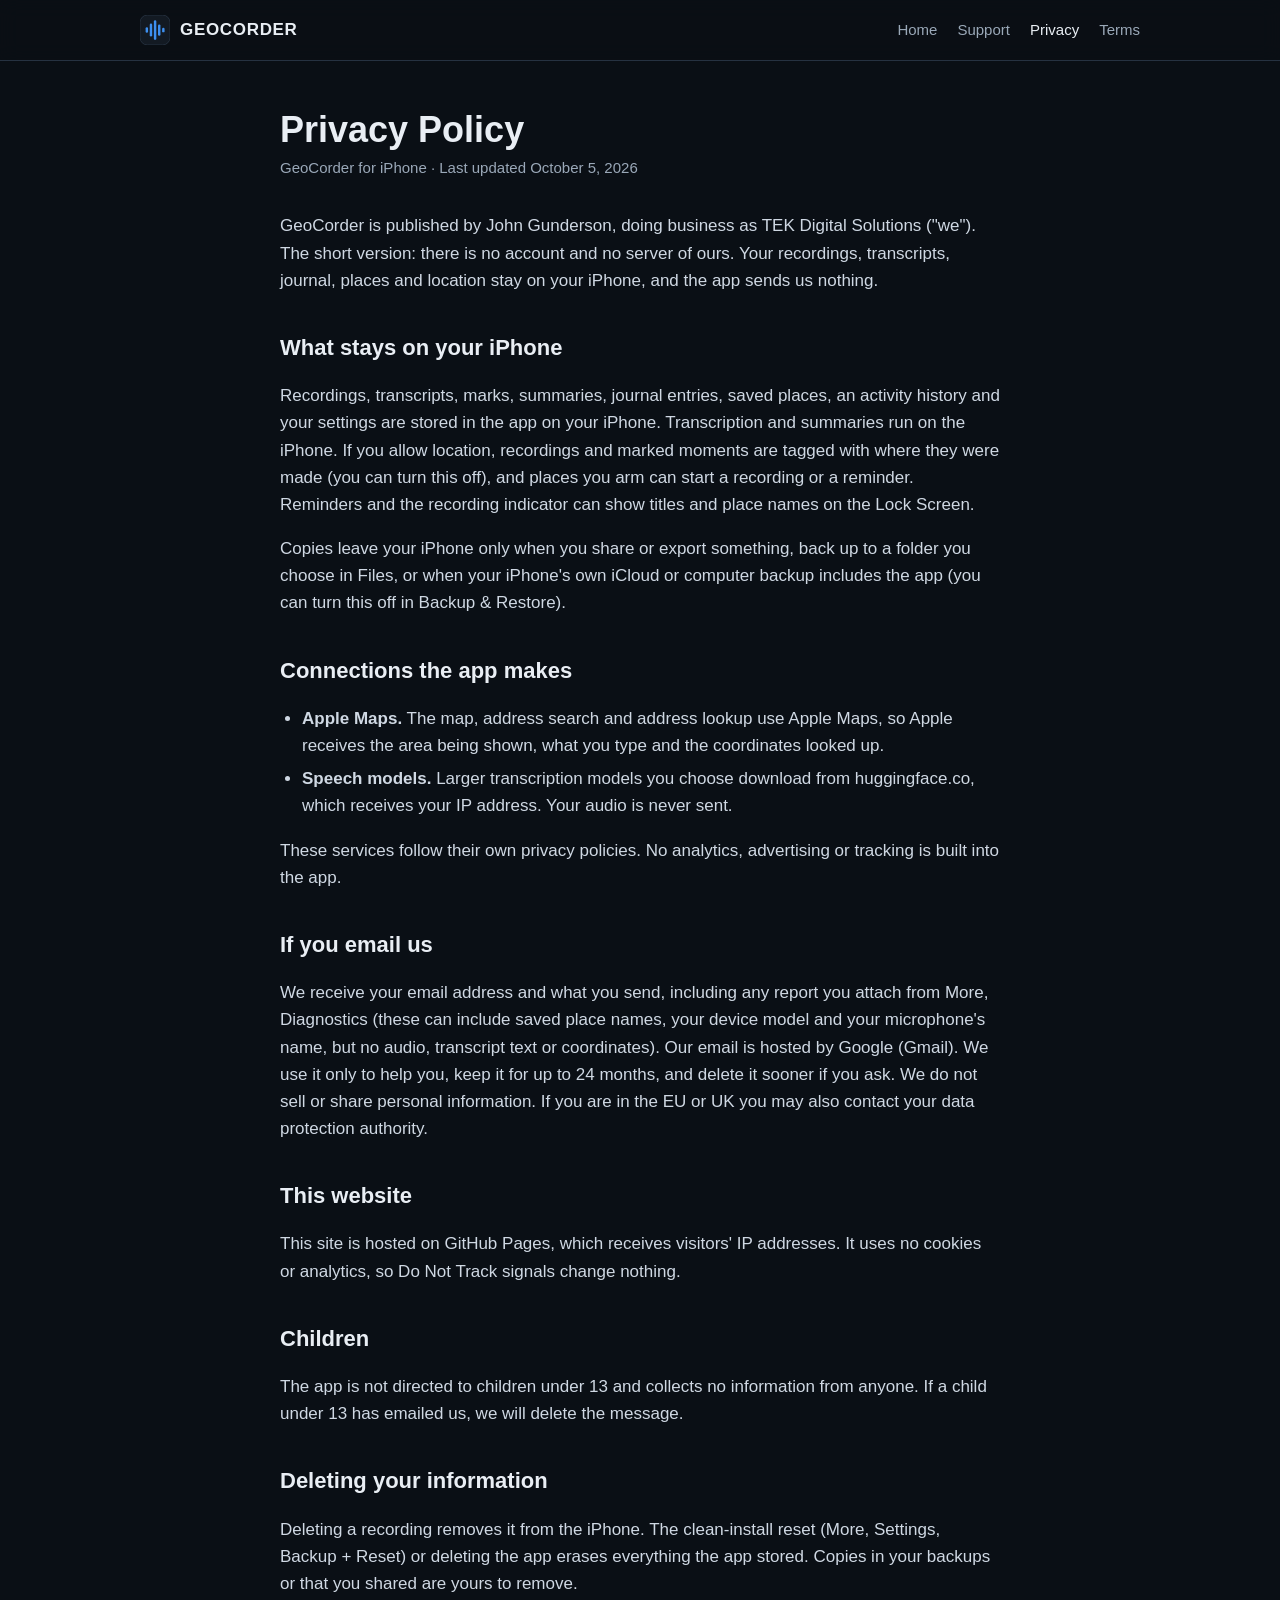
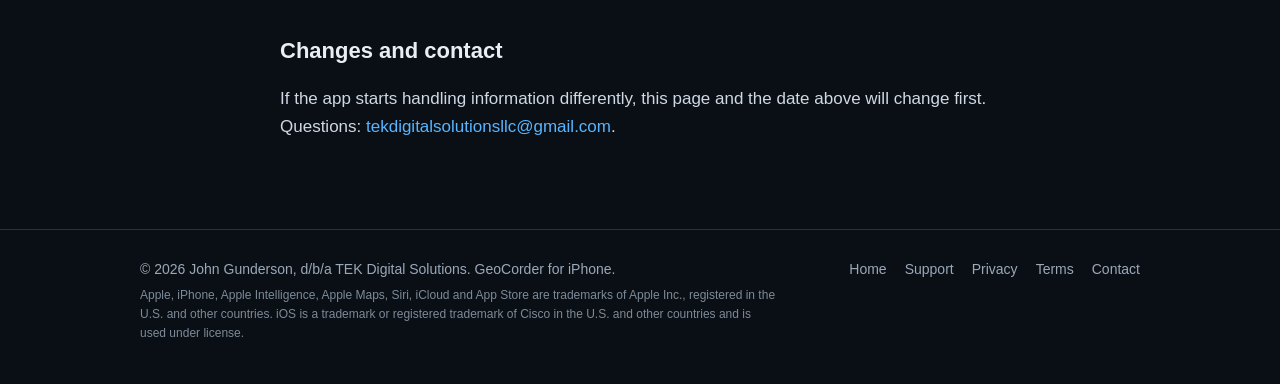
==== commit a9d7acd7: "Legal pages: publisher name and Wisconsin governing law (address added once the mailbox exists) Co-A" ====
--- a/privacy/index.html
+++ b/privacy/index.html
@@ -20,7 +20,7 @@
 <h1>Privacy Policy</h1>
 <p class="meta">GeoCorder for iPhone &middot; Last updated October 5, 2026</p>
 
-<p>GeoCorder is published by TEK Digital Solutions ("we"). The short version: there is no account and no server of ours. Your recordings, transcripts, journal, places and location stay on your iPhone, and the app sends us nothing.</p>
+<p>GeoCorder is published by John Gunderson, doing business as TEK Digital Solutions ("we"). The short version: there is no account and no server of ours. Your recordings, transcripts, journal, places and location stay on your iPhone, and the app sends us nothing.</p>
 
 <h2>What stays on your iPhone</h2>
 <p>Recordings, transcripts, marks, summaries, journal entries, saved places, an activity history and your settings are stored in the app on your iPhone. Transcription and summaries run on the iPhone. If you allow location, recordings and marked moments are tagged with where they were made (you can turn this off), and places you arm can start a recording or a reminder. Reminders and the recording indicator can show titles and place names on the Lock Screen.</p>
@@ -51,7 +51,7 @@
 
 </main>
 <footer class="site-footer"><div class="wrap">
-<span>&copy; 2026 TEK Digital Solutions. GeoCorder for iPhone.<br><small>Apple, iPhone, Apple Intelligence, Apple Maps, Siri, iCloud and App Store are trademarks of Apple Inc., registered in the U.S. and other countries. iOS is a trademark or registered trademark of Cisco in the U.S. and other countries and is used under license.</small></span>
+<span>&copy; 2026 John Gunderson, d/b/a TEK Digital Solutions. GeoCorder for iPhone.<br><small>Apple, iPhone, Apple Intelligence, Apple Maps, Siri, iCloud and App Store are trademarks of Apple Inc., registered in the U.S. and other countries. iOS is a trademark or registered trademark of Cisco in the U.S. and other countries and is used under license.</small></span>
 <nav aria-label="Footer"><a href="../">Home</a><a href="../support/">Support</a><a href="../privacy/" aria-current="page">Privacy</a><a href="../terms/">Terms</a><a href="mailto:tekdigitalsolutionsllc@gmail.com">Contact</a></nav>
 </div></footer>
 </body>
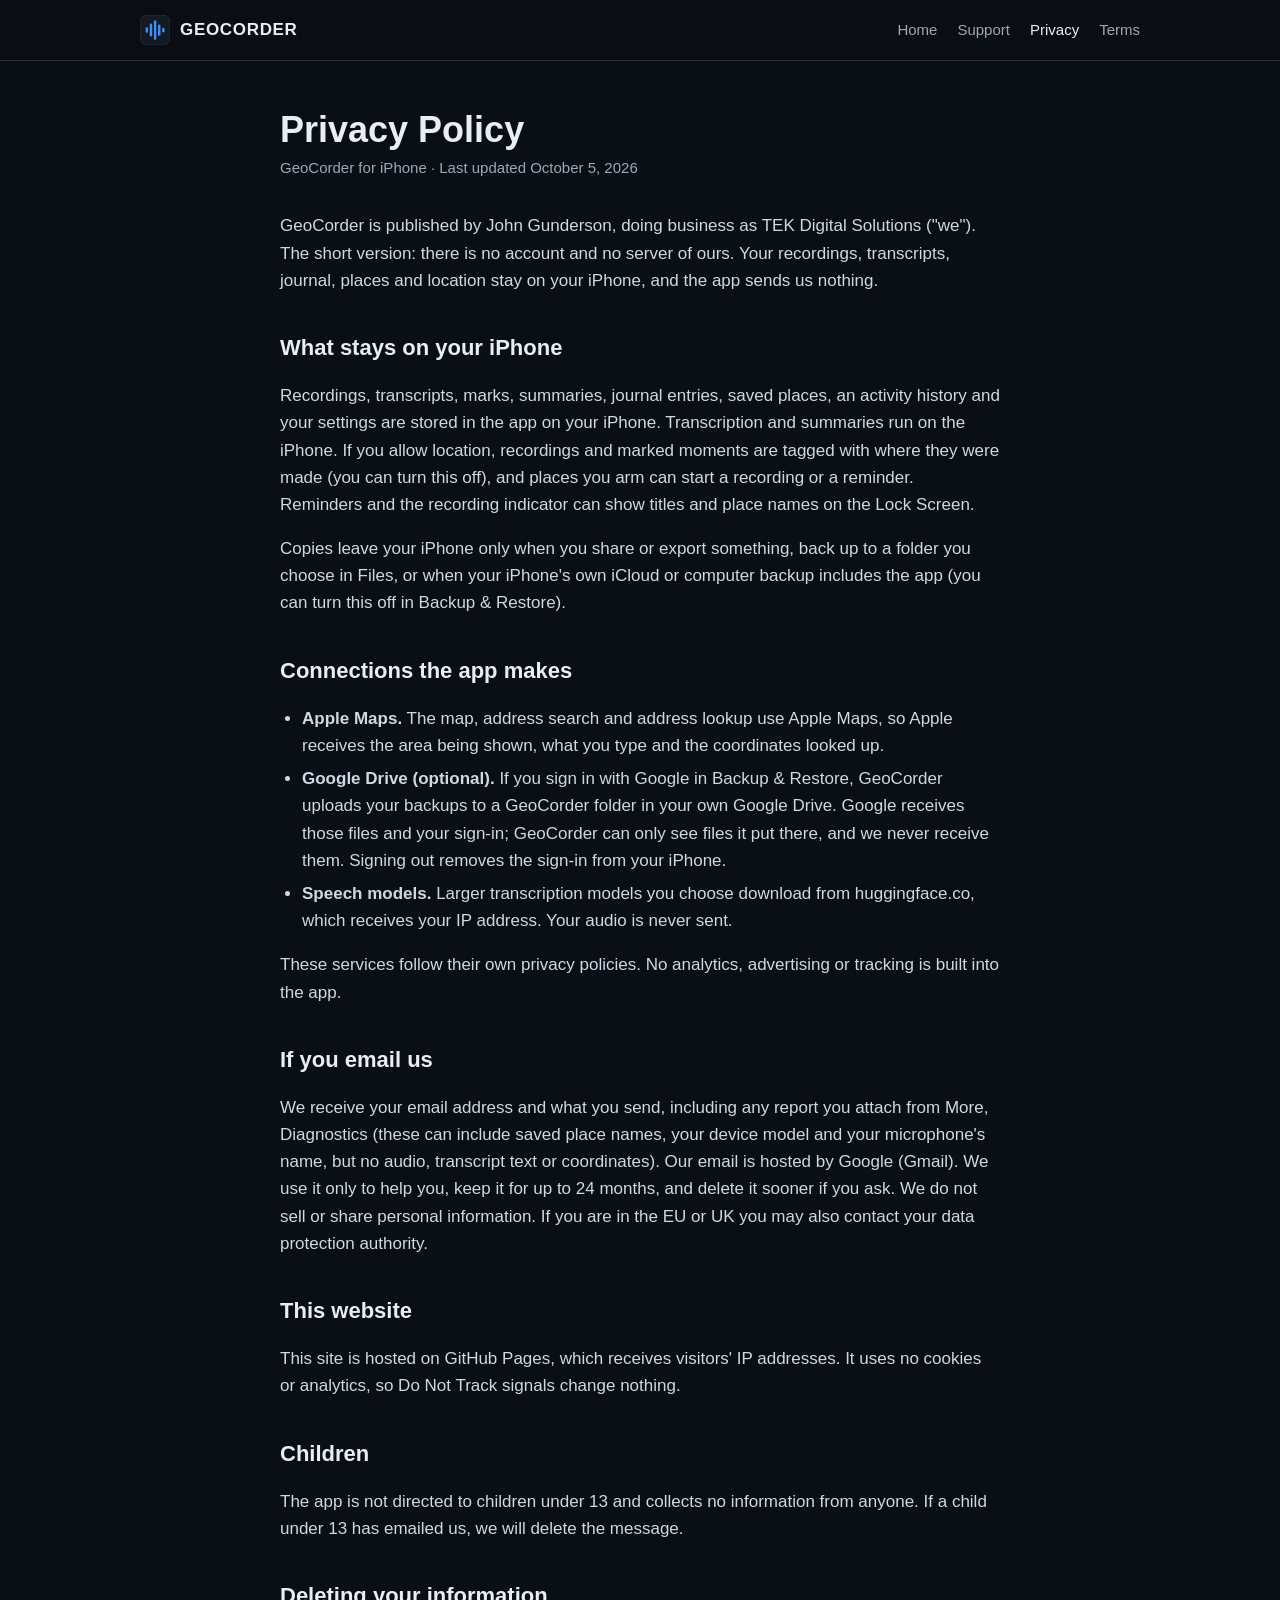
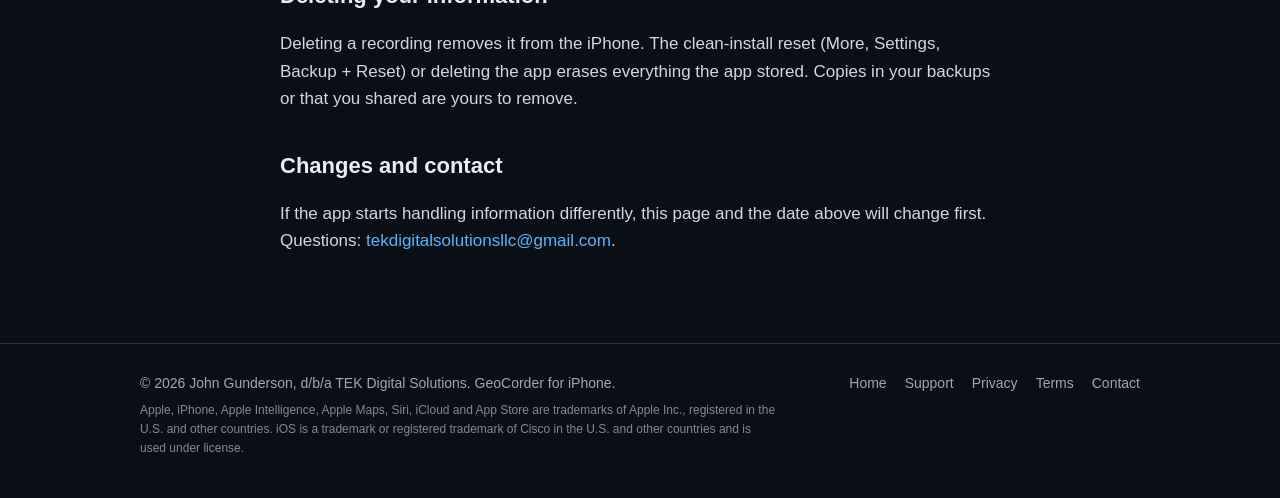
==== commit 33167035: "Privacy policy: optional Google Drive backup Co-Authored-By: Claude Opus 5.5 <noreply@anthropic.com>" ====
--- a/privacy/index.html
+++ b/privacy/index.html
@@ -29,6 +29,7 @@
 <h2>Connections the app makes</h2>
 <ul>
 <li><strong>Apple Maps.</strong> The map, address search and address lookup use Apple Maps, so Apple receives the area being shown, what you type and the coordinates looked up.</li>
+<li><strong>Google Drive (optional).</strong> If you sign in with Google in Backup &amp; Restore, GeoCorder uploads your backups to a GeoCorder folder in your own Google Drive. Google receives those files and your sign-in; GeoCorder can only see files it put there, and we never receive them. Signing out removes the sign-in from your iPhone.</li>
 <li><strong>Speech models.</strong> Larger transcription models you choose download from huggingface.co, which receives your IP address. Your audio is never sent.</li>
 </ul>
 <p>These services follow their own privacy policies. No analytics, advertising or tracking is built into the app.</p>
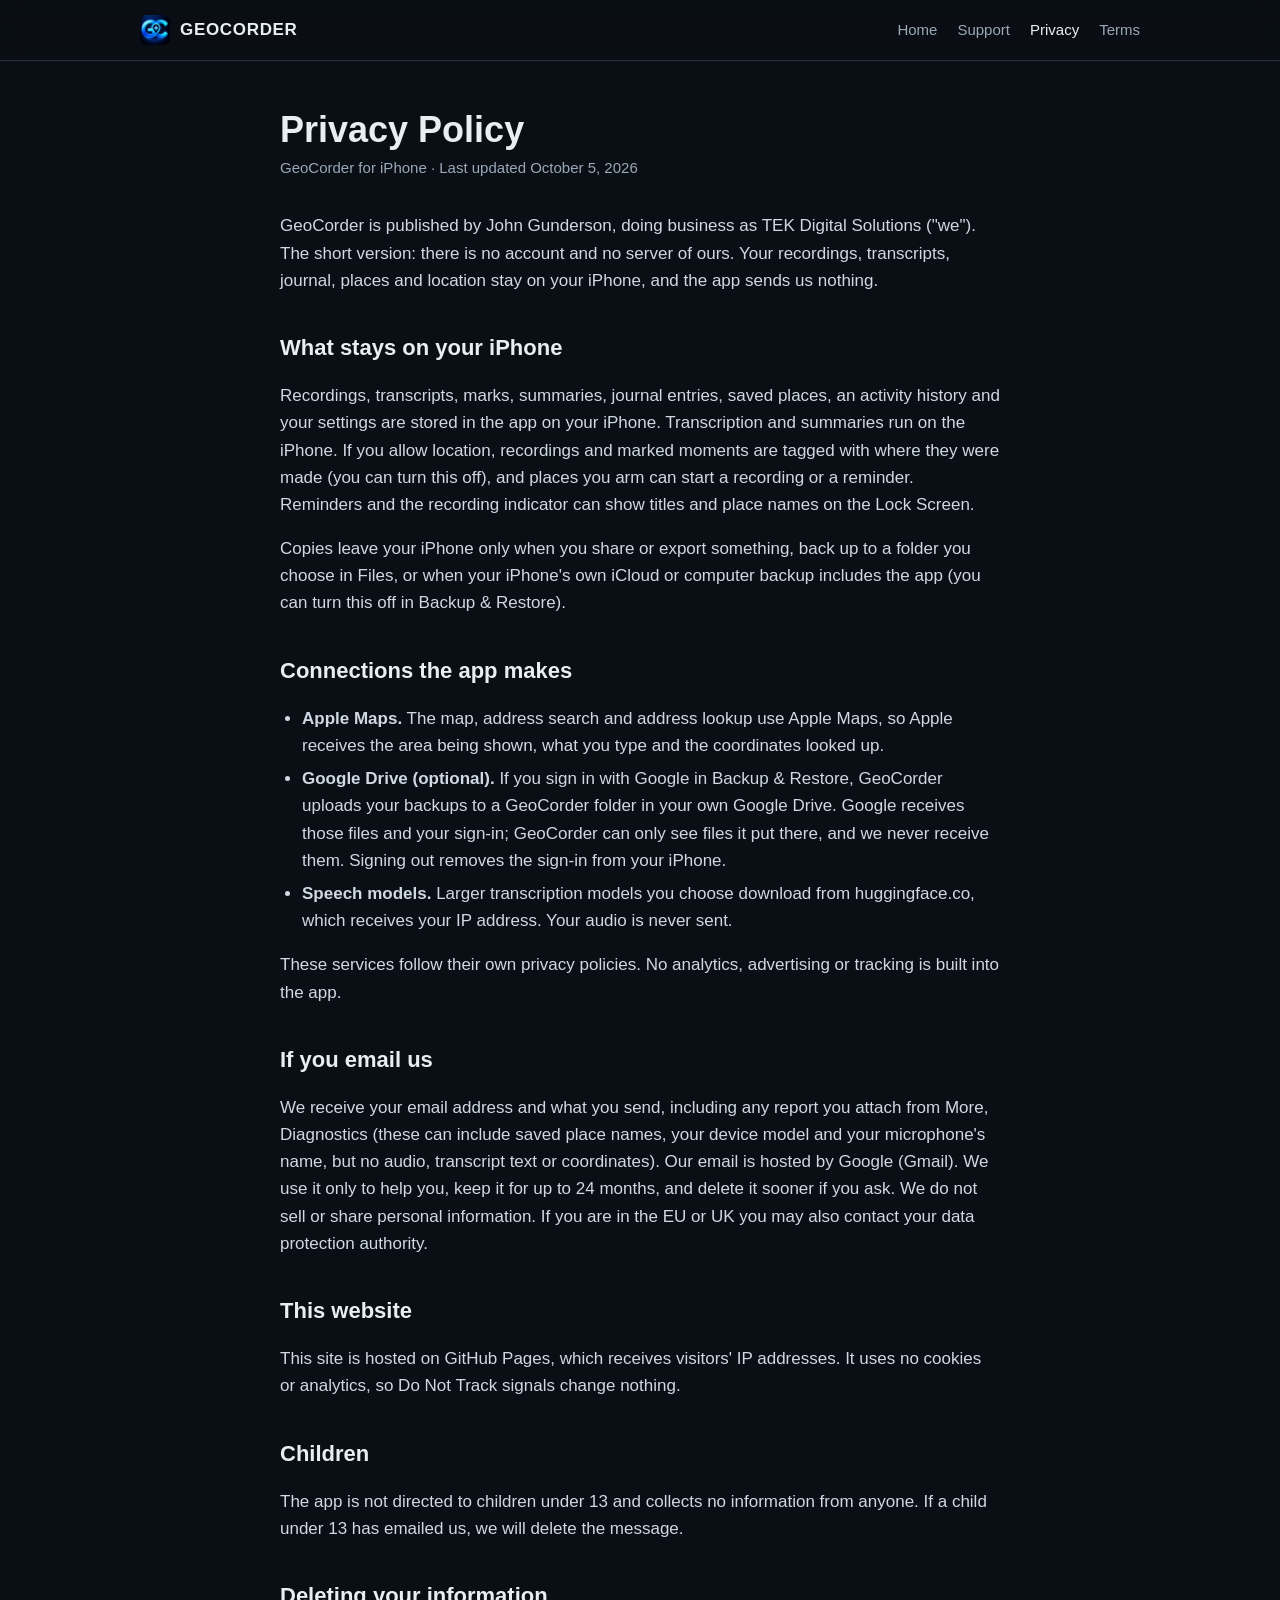
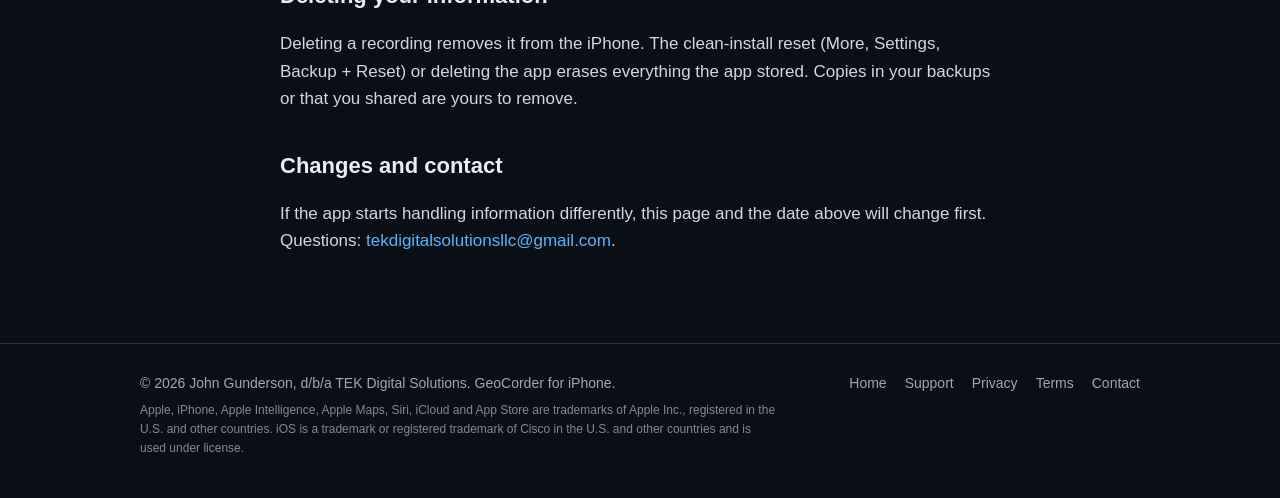
==== commit f875d185: "Site uses the GeoCorder icon Co-Authored-By: Claude Opus 5.5 <noreply@anthropic.com>" ====
--- a/privacy/index.html
+++ b/privacy/index.html
@@ -7,11 +7,12 @@
 <meta name="description" content="What GeoCorder does with your information: the app sends nothing to us, and recordings stay on your iPhone.">
 <meta name="theme-color" content="#0a0f15">
 <link rel="stylesheet" href="../styles.css">
-<link rel="icon" href="../icon.svg" type="image/svg+xml">
+<link rel="icon" href="../icon.png" type="image/png">
+<link rel="apple-touch-icon" href="../icon.png">
 </head>
 <body>
 <header class="site-header"><div class="wrap">
-<a class="brand" href="../"><svg viewBox="0 0 32 32" aria-hidden="true"><rect width="32" height="32" rx="8" fill="#131a23" stroke="#263241"/><g fill="#3d8ff0"><rect x="6" y="13" width="2.6" height="6" rx="1.3"/><rect x="10.4" y="9" width="2.6" height="14" rx="1.3"/><rect x="14.8" y="5.5" width="2.6" height="21" rx="1.3"/><rect x="19.2" y="10" width="2.6" height="12" rx="1.3"/><rect x="23.6" y="13.5" width="2.6" height="5" rx="1.3"/></g></svg><span>GEOCORDER</span></a>
+<a class="brand" href="../"><img src="../icon.png" alt="" width="30" height="30" style="border-radius:7px"><span>GEOCORDER</span></a>
 <nav class="nav" aria-label="Site"><a href="../">Home</a><a href="../support/">Support</a><a href="../privacy/" aria-current="page">Privacy</a><a href="../terms/">Terms</a></nav>
 </div></header>
 <main>
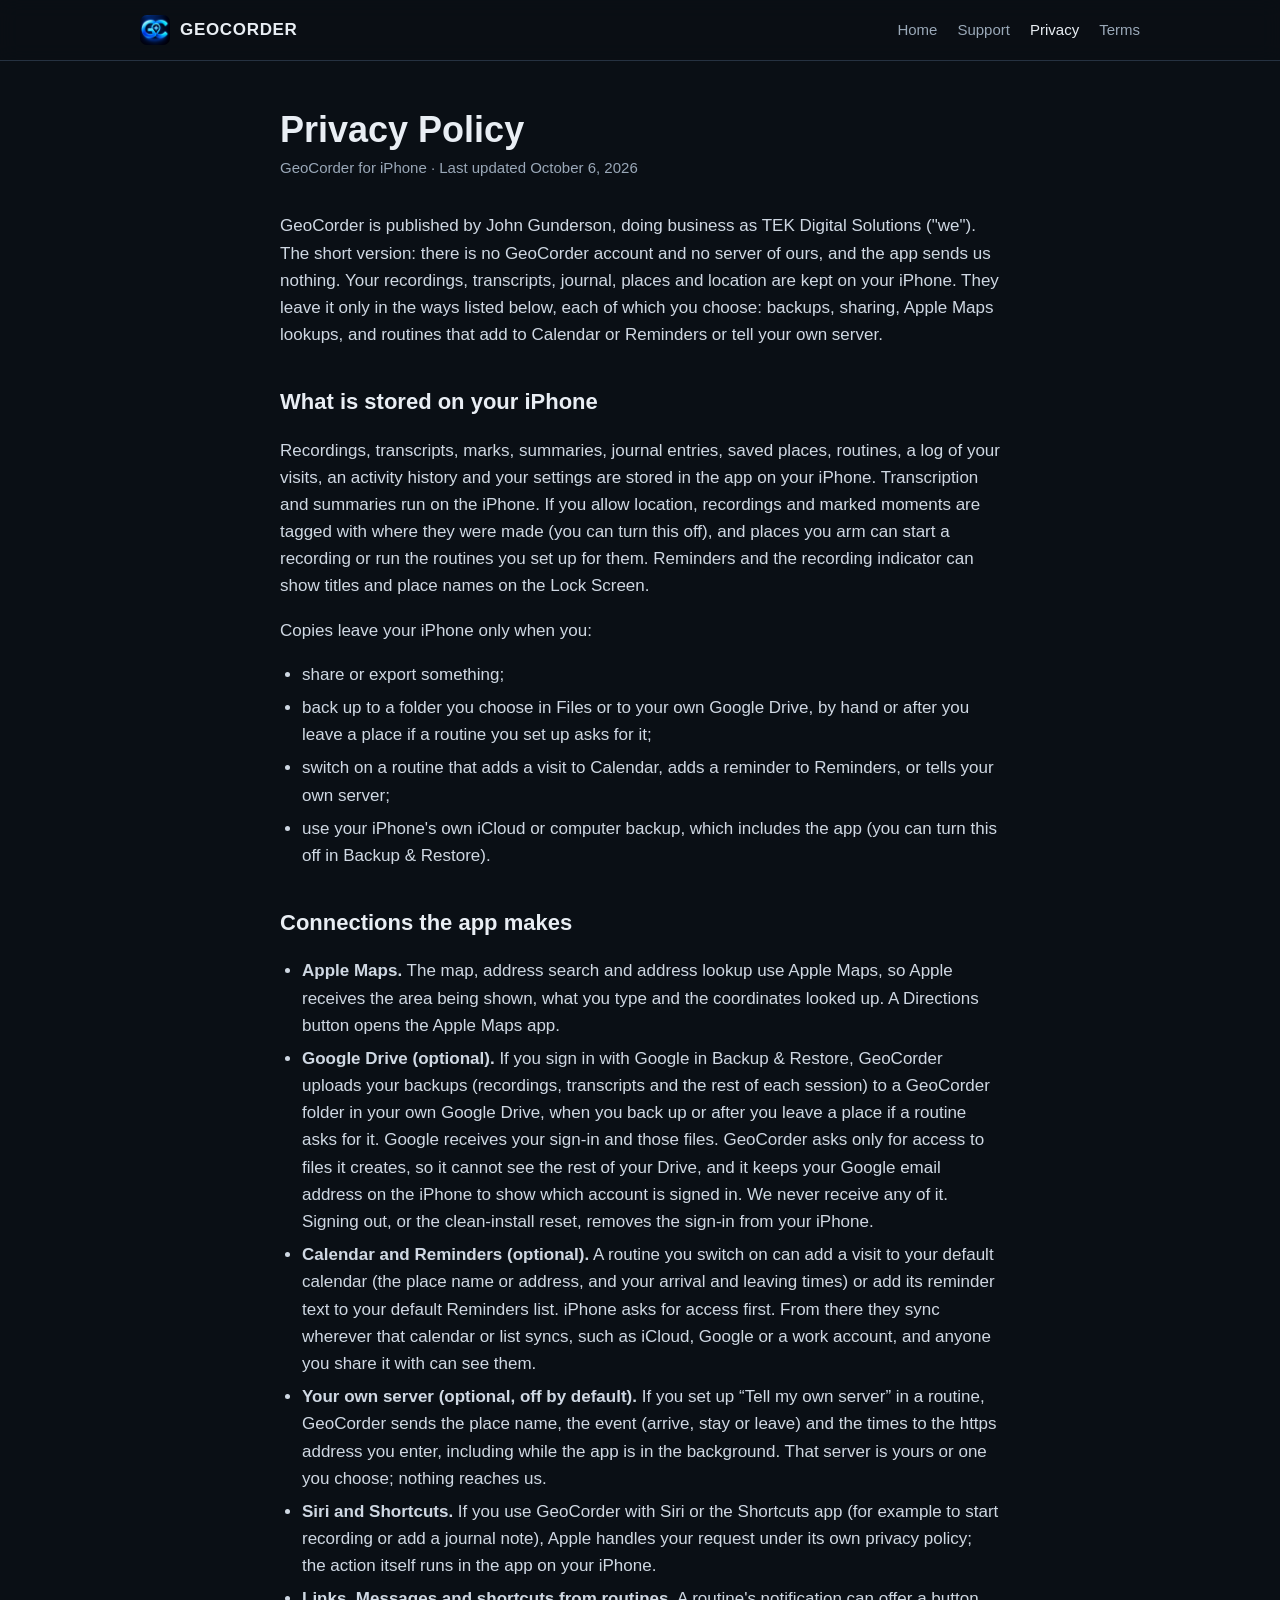
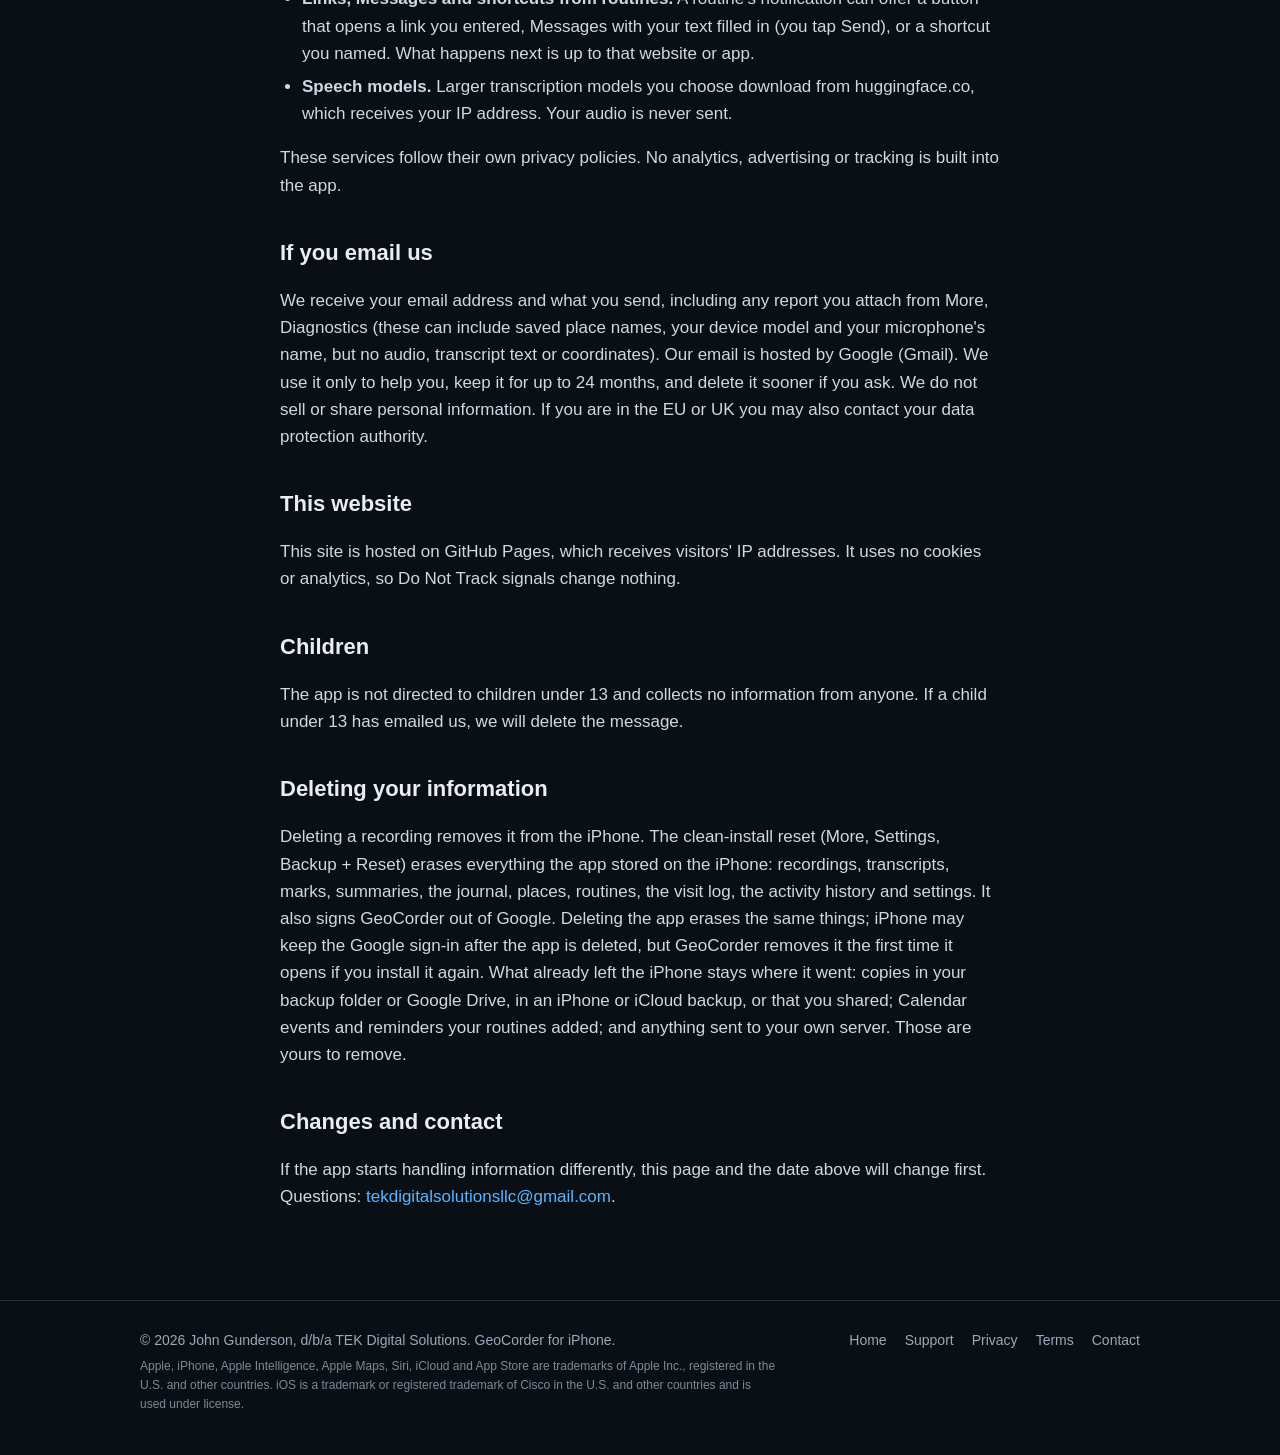
==== commit c8c09218: "Build 16 site: privacy, terms, home and support describe every data flow Privacy policy (privacy-leg" ====
--- a/privacy/index.html
+++ b/privacy/index.html
@@ -4,7 +4,7 @@
 <meta charset="utf-8">
 <meta name="viewport" content="width=device-width, initial-scale=1">
 <title>Privacy Policy — GeoCorder</title>
-<meta name="description" content="What GeoCorder does with your information: the app sends nothing to us, and recordings stay on your iPhone.">
+<meta name="description" content="What GeoCorder does with your information: the app sends nothing to us, and your recordings go only where you choose.">
 <meta name="theme-color" content="#0a0f15">
 <link rel="stylesheet" href="../styles.css">
 <link rel="icon" href="../icon.png" type="image/png">
@@ -19,18 +19,28 @@
 
 <div class="doc"><div class="wrap">
 <h1>Privacy Policy</h1>
-<p class="meta">GeoCorder for iPhone &middot; Last updated October 5, 2026</p>
+<p class="meta">GeoCorder for iPhone &middot; Last updated October 6, 2026</p>
 
-<p>GeoCorder is published by John Gunderson, doing business as TEK Digital Solutions ("we"). The short version: there is no account and no server of ours. Your recordings, transcripts, journal, places and location stay on your iPhone, and the app sends us nothing.</p>
+<p>GeoCorder is published by John Gunderson, doing business as TEK Digital Solutions ("we"). The short version: there is no GeoCorder account and no server of ours, and the app sends us nothing. Your recordings, transcripts, journal, places and location are kept on your iPhone. They leave it only in the ways listed below, each of which you choose: backups, sharing, Apple Maps lookups, and routines that add to Calendar or Reminders or tell your own server.</p>
 
-<h2>What stays on your iPhone</h2>
-<p>Recordings, transcripts, marks, summaries, journal entries, saved places, an activity history and your settings are stored in the app on your iPhone. Transcription and summaries run on the iPhone. If you allow location, recordings and marked moments are tagged with where they were made (you can turn this off), and places you arm can start a recording or a reminder. Reminders and the recording indicator can show titles and place names on the Lock Screen.</p>
-<p>Copies leave your iPhone only when you share or export something, back up to a folder you choose in Files, or when your iPhone's own iCloud or computer backup includes the app (you can turn this off in Backup &amp; Restore).</p>
+<h2>What is stored on your iPhone</h2>
+<p>Recordings, transcripts, marks, summaries, journal entries, saved places, routines, a log of your visits, an activity history and your settings are stored in the app on your iPhone. Transcription and summaries run on the iPhone. If you allow location, recordings and marked moments are tagged with where they were made (you can turn this off), and places you arm can start a recording or run the routines you set up for them. Reminders and the recording indicator can show titles and place names on the Lock Screen.</p>
+<p>Copies leave your iPhone only when you:</p>
+<ul>
+<li>share or export something;</li>
+<li>back up to a folder you choose in Files or to your own Google Drive, by hand or after you leave a place if a routine you set up asks for it;</li>
+<li>switch on a routine that adds a visit to Calendar, adds a reminder to Reminders, or tells your own server;</li>
+<li>use your iPhone's own iCloud or computer backup, which includes the app (you can turn this off in Backup &amp; Restore).</li>
+</ul>
 
 <h2>Connections the app makes</h2>
 <ul>
-<li><strong>Apple Maps.</strong> The map, address search and address lookup use Apple Maps, so Apple receives the area being shown, what you type and the coordinates looked up.</li>
-<li><strong>Google Drive (optional).</strong> If you sign in with Google in Backup &amp; Restore, GeoCorder uploads your backups to a GeoCorder folder in your own Google Drive. Google receives those files and your sign-in; GeoCorder can only see files it put there, and we never receive them. Signing out removes the sign-in from your iPhone.</li>
+<li><strong>Apple Maps.</strong> The map, address search and address lookup use Apple Maps, so Apple receives the area being shown, what you type and the coordinates looked up. A Directions button opens the Apple Maps app.</li>
+<li><strong>Google Drive (optional).</strong> If you sign in with Google in Backup &amp; Restore, GeoCorder uploads your backups (recordings, transcripts and the rest of each session) to a GeoCorder folder in your own Google Drive, when you back up or after you leave a place if a routine asks for it. Google receives your sign-in and those files. GeoCorder asks only for access to files it creates, so it cannot see the rest of your Drive, and it keeps your Google email address on the iPhone to show which account is signed in. We never receive any of it. Signing out, or the clean-install reset, removes the sign-in from your iPhone.</li>
+<li><strong>Calendar and Reminders (optional).</strong> A routine you switch on can add a visit to your default calendar (the place name or address, and your arrival and leaving times) or add its reminder text to your default Reminders list. iPhone asks for access first. From there they sync wherever that calendar or list syncs, such as iCloud, Google or a work account, and anyone you share it with can see them.</li>
+<li><strong>Your own server (optional, off by default).</strong> If you set up &ldquo;Tell my own server&rdquo; in a routine, GeoCorder sends the place name, the event (arrive, stay or leave) and the times to the https address you enter, including while the app is in the background. That server is yours or one you choose; nothing reaches us.</li>
+<li><strong>Siri and Shortcuts.</strong> If you use GeoCorder with Siri or the Shortcuts app (for example to start recording or add a journal note), Apple handles your request under its own privacy policy; the action itself runs in the app on your iPhone.</li>
+<li><strong>Links, Messages and shortcuts from routines.</strong> A routine's notification can offer a button that opens a link you entered, Messages with your text filled in (you tap Send), or a shortcut you named. What happens next is up to that website or app.</li>
 <li><strong>Speech models.</strong> Larger transcription models you choose download from huggingface.co, which receives your IP address. Your audio is never sent.</li>
 </ul>
 <p>These services follow their own privacy policies. No analytics, advertising or tracking is built into the app.</p>
@@ -45,7 +55,7 @@
 <p>The app is not directed to children under 13 and collects no information from anyone. If a child under 13 has emailed us, we will delete the message.</p>
 
 <h2>Deleting your information</h2>
-<p>Deleting a recording removes it from the iPhone. The clean-install reset (More, Settings, Backup + Reset) or deleting the app erases everything the app stored. Copies in your backups or that you shared are yours to remove.</p>
+<p>Deleting a recording removes it from the iPhone. The clean-install reset (More, Settings, Backup + Reset) erases everything the app stored on the iPhone: recordings, transcripts, marks, summaries, the journal, places, routines, the visit log, the activity history and settings. It also signs GeoCorder out of Google. Deleting the app erases the same things; iPhone may keep the Google sign-in after the app is deleted, but GeoCorder removes it the first time it opens if you install it again. What already left the iPhone stays where it went: copies in your backup folder or Google Drive, in an iPhone or iCloud backup, or that you shared; Calendar events and reminders your routines added; and anything sent to your own server. Those are yours to remove.</p>
 
 <h2>Changes and contact</h2>
 <p>If the app starts handling information differently, this page and the date above will change first. Questions: <a href="mailto:tekdigitalsolutionsllc@gmail.com">tekdigitalsolutionsllc@gmail.com</a>.</p>
